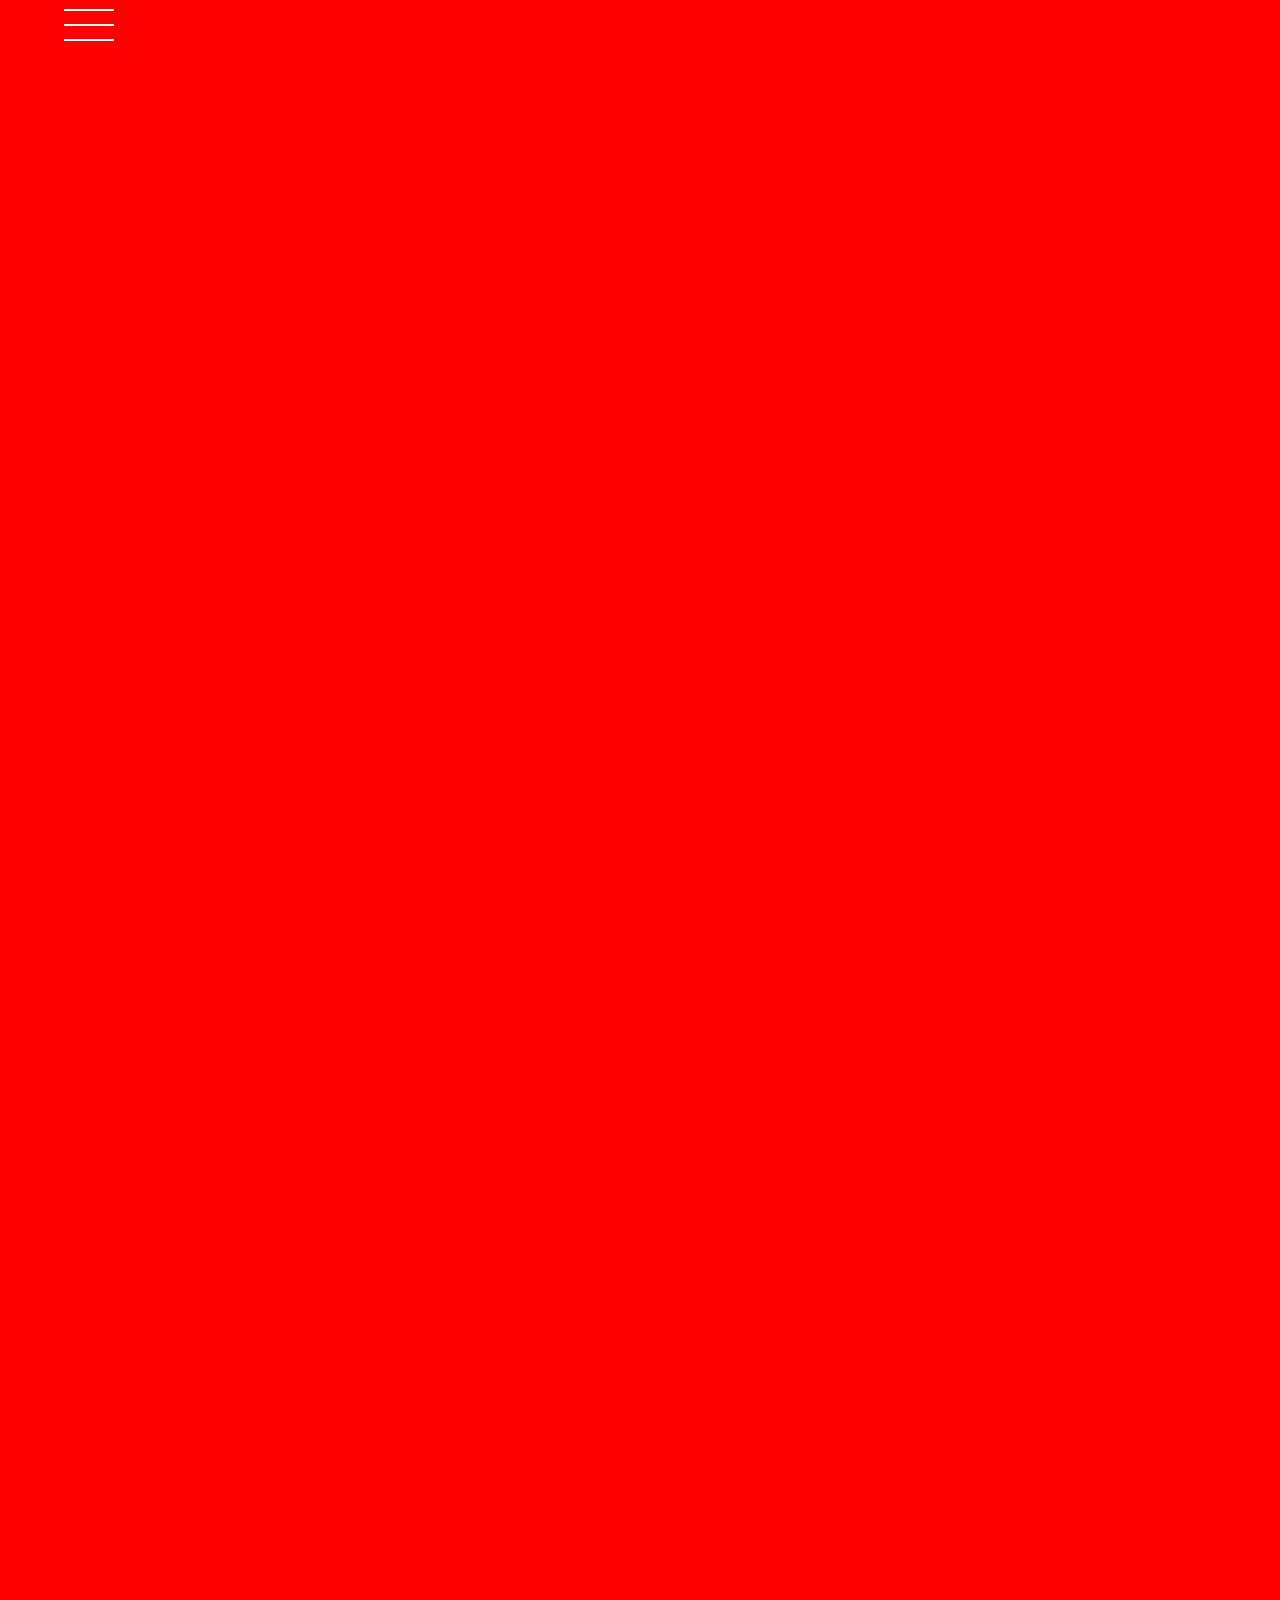
==== lalon-geetee.html @ 1fa94707 "added side nav bar" ====
<!DOCTYPE html>
<html lang="en">
<head>
    
    <meta name="author" content="Saiful Islam">
    <meta charset="UTF-8">
    <meta name="viewport" content="width=device-width, initial-scale=1.0">
<!-- google font -->
    <link rel="preconnect" href="https://fonts.googleapis.com">
    <link rel="preconnect" href="https://fonts.gstatic.com" crossorigin>
    <link href="https://fonts.googleapis.com/css2?family=Caveat:wght@400..700&family=Montserrat:ital,wght@0,100..900;1,100..900&family=Playfair+Display:ital,wght@0,400..900;1,400..900&family=Roboto:ital,wght@0,100..900;1,100..900&display=swap" rel="stylesheet">

    <!-- font awesome -->
    <link rel="stylesheet" href="https://cdnjs.cloudflare.com/ajax/libs/font-awesome/6.5.1/css/all.min.css">

    <link rel="stylesheet" href="Style/style.css">


    <title>Lalon Geetee</title>
</head>
<body style="height: 300vh; background-color: red;">

    <header id="Pageheader" class="PageheaderClass">
        <div class="head_div">
            <div class="side_nav_btn">
                <button class="menu_btn menu_btn_click "><img src="Media/icons/icons8-menu-50.png" alt="Menu"></button>
                <button class="menu_btn "><img src="Media/icons/icons8-cross-50.png" alt="Menu"></button>
            </div>
            <!-- <div class="header-links">
                <ul class="no-style links-ul nav-dark" id="navbar">
                    <li><a href="#home" class="nav active">Home</a></li>
                    <li><a href="#works" class="nav">Works</a></li>
                    <li><a href="#about" class="nav">About</a></li>
                    <li><a href="#skills" class="nav">Skills</a></li> 
                    <li><a href="#resume" class="nav">Resume</a></li>
                    <li><a href="#contact" class="nav">Contact</a></li>
                </ul>
            </div> -->
        </div>
        <div class="side_nav_div">
            <div>
                <div class="side_bar_div">
                    <img class="side_bar_div" src="Media/side-bar-logo.png" alt="">
                </div>
                <nav class="side_nav">
                    <ul class="no-style">
                        <li class="side_li"><a class="side_nav_a" href="index.html">Home</a></li>
                        <li class="side_li"><a class="side_nav_a" href="lalon-geetee.html">Lalon Geetee</a></li>
                        <li class="side_li"><a class="side_nav_a" href="university-projects.html">University Projects</a></li>
                        <li class="side_li"><a class="side_nav_a" href="sketch.html">Sketch</a></li>
                        <li class="side_li"><a class="side_nav_a" href="techpack.html">Techpack</a></li>
                        <li class="side_li"><a class="side_nav_a" href="mood-board.html">Mood Board</a></li>
                        <li class="side_li"><a class="side_nav_a" href="photography.html">Photography</a></li>
                    </ul>
                </nav>
            </div>
         </div>

         <div class="block_right_div">

         </div>

    </header> 

<script src="javaScript/javascript.js" defer></script>   
</body>
</html>
---- Style/style.css ----
/* Style the entire scrollbar */
::-webkit-scrollbar {
  width: 5px; /* Vertical scrollbar width */
  height: 5px; /* Horizontal scrollbar height */
}

/* Style the scrollbar track (background) */
::-webkit-scrollbar-track {
  background: rgba(255, 255, 255, 0); /* Light gray color for the track */
}

/* Style the scrollbar thumb (draggable part) */
::-webkit-scrollbar-thumb {
  background: #cac6c6; /* Dark gray color for the thumb */
  border-radius: 20px; /* Rounded corners for the thumb */
}

/* Style the thumb when hovered */
::-webkit-scrollbar-thumb:hover {
  background: #555; /* Darker thumb color when hovered */
}

/* Optional: Change the scrollbar corner (where horizontal and vertical meet) */
::-webkit-scrollbar-corner {
  background: #f1f1f1; /* Same as track color */
}

html {
scroll-behavior: smooth;
overscroll-behavior: contain;
}
body {
  margin: 0px;
  padding: 0px;
  /* background-color: #1A2227; */
  counter-reset: rgb(0, 0, 0);
  /* font-family: "Roboto", sans-serif; */
  font-family: "Montserrat", sans-serif;
  overflow-x: scroll;
  /* color: #E0E0E0; */
  
  cursor: url('../Media/cursor.png'), auto;  
  /* scroll-behavior: smooth; */

}
p{
  font-family: "Montserrat", sans-serif;
  letter-spacing: 2px;
  line-height: 1.6;
  /* color: #d9d9d9;
   */
   /* color: black; */
   color: #4d4b44;
   text-align: justify;
}
/* a:hover {
  cursor: url('../Media/cursor-link.png'), pointer;
} */
/* cursor design */
/* .cursor-dot{ 
width: 5px;
height: 5px;
background-color: white;
}
.cursor-outlin{
width: 30px;
height: 30px;
border: 2px solid hsla(0, 0%, 100%, 0.5);
}
.cursor-style {
position: fixed;
top: 0;
left: 0;
transform: translate(-50%, -50%);
border-radius: 50%;
z-index: 1;
pointer-events: none;
} */
 /* ````````````````header `````````````````````` */

header {
  position: absolute;
  /* padding: 1rem 0; */
  width: 100%;
  /* color: white; */
  color: black;
  /* font-weight: bold;     */
  z-index: 10;
  /* opacity: 0; */
}
.head_div {
  display: flex;
  justify-content: space-between;
  width: 95%;
  margin: auto;
}
.menu_btn {
  position: absolute;
  left: 4rem;
  top: 0rem;
  opacity: 0;
  pointer-events: none; /* Can't click hidden buttons */
  transition: opacity 0.3s ease;
  border: none;
  background: none;
}
.menu_btn_click {
  opacity: 1 !important;
  pointer-events: auto; /* Can click visible buttons */
  transition: 0.5s;
}
.no-style {list-style: none;margin: 0;padding: 0;margin: 17px 0;}
.links-ul {
  text-align: right;
  width: 100%;
  padding-top: 7px;
  transition: 1s;
}
.fix-ul {
  padding: 0;
  width: 100%;
}
.nav {
  color: white;
}
/* ````````````side nav``````````````` */
.side_bar_div {
  
width: 100%;
  
margin-top: 1rem;
}
.side_bar_div_img {
  
}
.side_nav_div {
  width: 35%;
  background: #ffffff;
  position: absolute;
  top: 3.3rem;
  height: 100vh;
  overflow: hidden;
  white-space: nowrap;
  transform: scaleX(0);
  transform-origin: left;
  transition: 0.3s;
  opacity: 0;
}
.side_nav_div_visible {
  transform: scaleX(1);
  opacity: 1;
}
.side_nav {
  
width: 78%;
  
margin: auto;
  
margin-top: 3rem;
  
margin-left: 8rem;
}
.side_li {

padding-bottom: 3rem;
}
.side_nav_a {
  position: relative;
  background: none;
  border: none;
  font-size: 20px;
  padding: 10px;
  cursor: pointer;
  color: black;
  overflow: hidden;

/* display: inline-block; */
}
.side_nav_a::after {
  content: '';
  position: absolute;
  left: 0;
  bottom: 0;
  width: 0;
  height: 1px;
  background: rgb(0, 0, 0);
  transition: width 0.5s ease;
}
.side_nav_a:hover::after {
  width: 100%;
}
.block_right_div {
  width: 65%;
  height: 100vh;
  position: absolute;
  right: 0px;
  top: 0;
  transform: scaleX(0);
  transform-origin: right;
  opacity: 0;
  transition: 0.3s;
  background-color: #000000;
  opacity: 0.8;
}
.block_right_div_visible {
  transform: scaleX(1);
  opacity: 0.5;
}
/* js */
.black {
  /* color: black; */
  /* text-shadow: 0 0 3px #ffffff; */
}
.fixed {
  background-image: url("../Media/header bg.png");
  background-size: cover; /* Makes it cover the entire area */
  background-position: center; /* Centers the image */
  background-repeat: no-repeat;
  position: fixed;
  background-color: white;
  z-index: 3;
  width: 100%;
  transition: 0.8s;
  opacity: 1;
}


a {
  all: unset; /* Removes all inherited and default styles */
  text-decoration: none; /* Removes underline */
  color: inherit; /* Uses the parentÃƒÆ’Ã‚Â¢ÃƒÂ¢Ã¢â‚¬Å¡Ã‚Â¬ÃƒÂ¢Ã¢â‚¬Å¾Ã‚Â¢s text color */
  cursor: pointer; /* Keeps the clickable behavior */
  /* text-shadow: 0 0 3px black; */
}
.underline {
  text-decoration: underline;
}
button {
  background: none;
  border: none;
  box-shadow: none;
  padding: 0;
  margin: 0;
  font: inherit;
  color: inherit;
  outline: none;
  cursor: pointer;
  appearance: none;
}

/* Clean hover/focus/active states */
button:hover,
button:focus,
button:active {
  background: none;
  border: none;
  box-shadow: none;
  outline: none;
}
button img {
  display: block;
  pointer-events: none; /* ensures the image doesnâ€™t block button clicks */
}

.active {
  color: #0ef;
}

.links-ul > li {
  display: inline;
  padding: 0 1rem;
}

/* end of header */
/* ````````````````````````section Home ```````````````````````````` */

                      /* Video bg*/
#bg-video {
  position: relative;
  top: 0;
  left: 0;
  width: 100%;
  height: 100%;
  object-fit: cover; /* Ensures it covers the screen */
  z-index: -1; /* Sends it behind other content */
  /* opacity: 0.9; */
}
.text-ontop-video{
  position: absolute;
  top: 50%;
  left: 50%;
  transform: translate(-50%, -50%); /* Center text */
  color: white;
  /* font-size: 2rem;
  font-weight: bold; */
  text-align: center;
  z-index: 1; /* Ensures text stays above video */
}
.text-ontop-video > div {
  font-family: "Montserrat", sans-serif;
  font-optical-sizing: auto;
  font-style: normal;
  font-size: 4em;
  font-weight: 400;
}
.cursive_text {
  font-family: 'Caveat', cursive;
  /* margin-bottom: 1.6em; */
  font-size: 2em;
  font-weight: bold;
  letter-spacing: 0.4em;
  color: white;
}
.quote {
font-family: "Playfair Display", serif;
font-size: 2em;
letter-spacing: 4px;
}

                      /* main pages */
/* #home {
  background-image: url('../Media/Home Page.jpg');
  background-size: cover;
  background-position: center;
  position: relative;
} */
section#home {
  height: 100vh;
}
.homePage-main {
  width: 100vw;
  height: 100vh;
  /* background-color: black; */
}

.test {
  height: 100vh;
}   

/* scrolling navigation */
a:hover {
transition: 0.5s;
color: #0ef
}

.logos {position: absolute;bottom: 186px;right: 60px;}
.logos {
font-size: 1.8em;
}
.logos div {
padding: 10px 0;
}

section {
  /* height: 100vh; */
  transition: background-color 0.5s ease, color 0.5s ease;
}

section:nth-child(odd) {
  background-color:#fffaf0;
}



/* ``````````````section Work````````````````````````````````` */
#works {
  /* background-image: url('../Media/work-img.JPG'); 
  background-size: cover; 
  background-position: center;
  background-repeat: no-repeat; */
  /* height: 265vh !important; */
}

.works-content {
  width: 98%;
  margin: auto;
  padding-bottom: 5rem;
}
.dresses_div_Parent {
  /* cursor: url('../Media/icons/zoom\ in.png'), auto; */
  display: flex;
}

/*Model img hover*/
/* I just remove the 2nd img and add zoom to based img Date: 18 april 2025 */
.img-container {
  position: relative;
  width: 100%;
  max-width: 30rem;
  aspect-ratio: 2 / 3;
  overflow: hidden;
  /* align-items: center; */
}

.dress_img {
  width: 100%;
  height: 100%;
  /* object-fit: cover; */
  pointer-events: auto;
  transition: transform 0.3s ease;
  transform-origin: center center;
}

.dress_name {
  position: absolute;
  z-index: 2;
  color: #000000;
  top: 41rem;
  /* text-align: center; */
  align-items: center;
  left: 8rem;
}
.dress_name > div {

/* font-size: 1rem; */

color: #dab86e;

font-weight: 500;

text-shadow: 0 0 3px black;

font-weight: bolder;

text-align: center;
}
.dress_name> p {
  
font-size: 1em;
  
color: #fee7b5;
}

/* megazin preview image */
.magazin > img {
  width: 37rem;
  border: 6px solid #eed793;
  box-shadow: 0 4px 8px #f3dea3;
}



  

.works-texts {
  /* margin-top: 15rem; */
  /* text-align: center; */
  /* width: 60%; */
  margin-left: 2rem;
}

.magazin_section{
  display: flex;
  justify-content: space-around;
  /* width: 90%; */
  /* margin: auto; */
  margin-top: 5rem;
}

.works-content-img.techpack-div {
  display: flex
;
  justify-content: space-around;
}


.slider-wrapper {
  width: 100%;
  max-width: 50%;
  overflow: hidden;
  position: relative;
  border-radius: 10px;
  margin: 0 auto;
  box-shadow: 1px 2px 8px 1px gray;
  /* height: 45rem; */
}

.slider {
  display: flex;
  transition: transform 0.5s ease-in-out;
  will-change: transform;
}

.card {
  flex: 0 0 100%;
  max-width: 100%;
  /* object-fit: cover; */
  height: 35rem;
}


.nav-buttons {
  position: absolute;
  top: 50%;
  width: 100%;
  display: flex;
  justify-content: space-between;
  transform: translateY(-50%);
  pointer-events: none;
}

.nav-buttons button {
  pointer-events: auto;
  /* background: rgba(0, 0, 0, 0.5); */
  border: none;
  color: white;
  /* padding: 10px 20px; */
  font-size: 20px;
  border-radius: 5px;
  cursor: pointer;
  /* all: unset; */
  cursor: pointer;
}



.btn-grad {background-image: linear-gradient(to right, #DD5E89 0%, #F7BB97  51%, #DD5E89  100%)}
.btn-grad {
   margin: 10px;
   padding: 15px 43px;
   text-align: center;
   text-transform: uppercase;
   transition: 0.5s;
   background-size: 200% auto;
   color: white;
   box-shadow: 0 0 20px #eee;
   border-radius: 10px;
   display: block;
   width: 7.3rem;
 }

 .btn-grad:hover {
   background-position: right center; /* change the direction of the change here */
   color: #fff;
   text-decoration: none;
 }



.Magazinea_pdf {
  display: inline-block;
  border: 1px solid #0ef;
  margin: autos;
  align-items: center;
  padding: 1rem;
  margin-bottom: 1.2rem;
  border-radius: 0.2rem;
  background-color: rgb(222 253 255);
}
.Magazinea_pdf:hover {
  background-color: rgb(4, 83, 88);
  transition: ;
}

.techpack-parent {
  display: flex;
  justify-content: space-evenly;
}
.techpack_text {
  width: 45%;
  margin-top: 5rem;
}

.techpack {
  width: 38rem;
}

/* ``````````````````````section About ```````````````````````` */
h1, h2, h3,h4, h5, h6 .head {
  font-family: "Playfair Display", serif;
  padding: 0;
  margin: 0;
}
section .head {
  font-size: 3em;
  text-align: center;
  padding-top: 25px;
  font-family: "Playfair Display", serif;
  margin-bottom: 2rem;
}
#about {

/* padding-top: 4rem; */

/* height: 200vh; */

/* margin: 3rem 0; */

margin-bottom: 6rem;

padding-top: 1rem;
}
.main-content {
  width: 90%;
  margin: auto;
}

.about-content {
  display: flex;
  justify-content: space-between;
  
}

.img-name {
  background-color: #6f66c5;
  padding: 2px 10px;
  border-radius: 40px;
  font-size: 2.5em;
  font-family: 'Caveat', cursive;
  position: relative;
  top: -8rem;
  left: 65rem;
  color: white;
  /* box-shadow: 1px 3px 7px 0px #dabeff; */
}
.profile-img {
  width: 45rem;
  border-radius: 50%;
}
.about-text {
  margin-top: 3rem;
}
.tonima_img {
  width: 25%; height: auto; border-radius: 8px;
}
.dress_tonima {
  display: flex;
  width: 48%;
  justify-content: space-between;
}
.dress_tonima_img {
  
width: 49%;
  
border-radius: 15px;
}
.tonima_img_last {
  grid-column: span 2; width: 50%; height: auto; border-radius: 8px;
}
.dress_info {
  text-align: justify;
  width: 48%;
  margin-top: 5rem;
}
.Sunset_tonima {
  grid-column: span 2;
  width: 124%;
  height: auto;
  border-radius: 8px;
  height: 34rem;
  object-fit: cover;
  object-position: center;
  /* display: block; */
  /* background: black; */
  /* opacity: 0; */
}


/* ``````````````````````section 3``````````````````````````` */
.skills_section {
  background-image: url('../Media/skill\ bg.jpg');
  background-size: cover;      /* Makes the image cover the entire element */
  background-position: center; /* Centers the image */
  background-repeat: no-repeat; /* Prevents repeating the image */
  /* position: static; */
  /* background-attachment: fixed; */
}
.skill-content {
  display: flex;
  justify-content: space-around;
  padding: 7rem 0;
}
.skill div {
  font-size: 36px;
  /* padding-bottom: 5px; */
  /* display: flex; */
  /* margin: 13px; */
  padding: 9px;
  border-radius: 10px;
}
.skill_div {
  /* background-color: rgba(255, 255, 255, 0.2); */
  backdrop-filter: blur(3px);
  -webkit-backdrop-filter: blur(8px);
  box-shadow: 0 3px 27px gray;
  border-radius: 10px;
  padding: 20px;
  margin: 2rem 0;
  color: #c4eaff;
  text-align: center;
  display: flex;
  justify-content: center;
  /* font-weight: bold; */
}
.skill-icon {
  
}

/* ---------------------------section resume 4------------------ */
#resume {
  background: #fffaf0;
}
.experienc {

}
#resume_div {
  width: 70%;
  margin: auto;
  display: flex;
  justify-content: space-between;
  padding: 5rem 0;
}
.experience_info {background: #ffffff;padding: 1.5rem;margin: 2rem;border-radius: 13px;border: 1px solid rgb(201, 201, 201);transition: 0.5s;box-shadow: 0px 0px 0px 0px #fffaf0;}
.experience_info:hover {
  box-shadow: 0px 0px 0px 0px #fffaf0;
  transform: scale(1.01);
  z-index: 3;
}
.company_name{
  
font-size: 1.2em;
}
.company_title img {
  width: 13rem;
}
.resume_download {
  margin-top: 5rem;
}
.office_card {display: none;position: absolute;width: 35rem;box-shadow: 1px 1px 6px 0px gray;left: -251px;}
.current_job {
  text-decoration: underline;
  cursor: url('../Media/cursor-link.png'), pointer;
  color: #0ef;
}



/* `````````````````````Section Contact````````````````````````````` */
#contact{
  background: #faf2ff;
  background: linear-gradient(90deg, rgba(250, 242, 255, 1) 7%, rgba(252, 232, 255, 1) 22%, rgba(255, 214, 228, 1) 41%, rgba(255, 219, 219, 1) 59%, rgba(255, 240, 230, 1) 79%, rgba(255, 230, 230, 1) 100%);
  height: 60vh;
}
.contact_div {
  display: flex;
  justify-content: space-between;
  width: 97%;
  /* background-color: #ffe3ac; */
  /* margin: auto; */
  /* border-radius: 0 0 2rem 2rem; */
}
.contact_img{
 width: 50%;
}
.contact_img img{
  width: 31rem;
  /* height: 100%; */
  position: relative;
  left: 13rem;
  /* border: 2rem solid #fee7b5; */
  top: 37px;
  border-radius: 15px;
}

form {
  font-family: sans-serif;
  /* background-color: #f1ede7; */
  /* padding: 20px; */
  width: 300px;
  /* border-top: 2px solid; */
  /* border-left: 2px solid; */
  /* padding: 1.5rem; */
}

label {
  display: block;
  margin: 20px 0 5px;
  font-weight: 500;
}

input[type="text"],
input[type="email"],
textarea {
  width: 100%;
  border: none;
  border-bottom: 1px solid #000;
  padding: 8px 0;
  background: transparent;
  font-size: 16px;
  outline: none;
  margin: 13px 0px;
}

.submit_btn {
  margin-top: 33px;
  padding: 13px 68px;
  border: none;
  background-color: #162039;
  color: #fff;
  cursor: pointer;
  border-radius: 25px;
}
.submit_btn:hover {
  background: #2b2b2b;
  border: none;
  box-shadow: none;
  outline: none;
}

.contact_left {
  
display: flex;
  
/* padding-left: 25rem; */
  
/* border-left: 2px solid; */
  
padding: 2.5rem;
  
border-top: 1.5px solid;
}

.contact_form {
  width: 50%;
  margin-top: 3rem;
}
.contact_head {
  font-size: 4em;
  font-family: 'Montserrat';
}
.contact_info {
  margin-left: 11rem;
}

.email {
  margin-bottom: 4rem;
}
.contact_info_head {
  font-size: 2em;
  margin-bottom: 4px;
}

.social_links {
  margin-top: 2rem;
}
.social_links a {
  
margin-right: 1rem;
  
/* font-size: 0; */
}
.social_links a img {
  
width: 1.5rem;
}


/* `````````````````````footer``````````````````````` */
footer {
  background: #faf2ff;
  background: linear-gradient(90deg, rgba(250, 242, 255, 1) 7%, rgba(252, 232, 255, 1) 22%, rgba(255, 214, 228, 1) 41%, rgba(255, 219, 219, 1) 59%, rgba(255, 240, 230, 1) 79%, rgba(255, 230, 230, 1) 100%);
}
.footer_div {
  
background: #162039;
  
width: 92%;
  
height: 1rem;
  
margin: auto;
  
border-radius: 1.5rem 1.4rem 0rem 0rem;
  
text-align: center;
  
color: white;
  
padding: 10px 15px 10px 15px;
  
display: flex;
  
justify-content: space-between;
  
font-size: 12px;
}
.rights_div {

}
.credits_div {
  
}
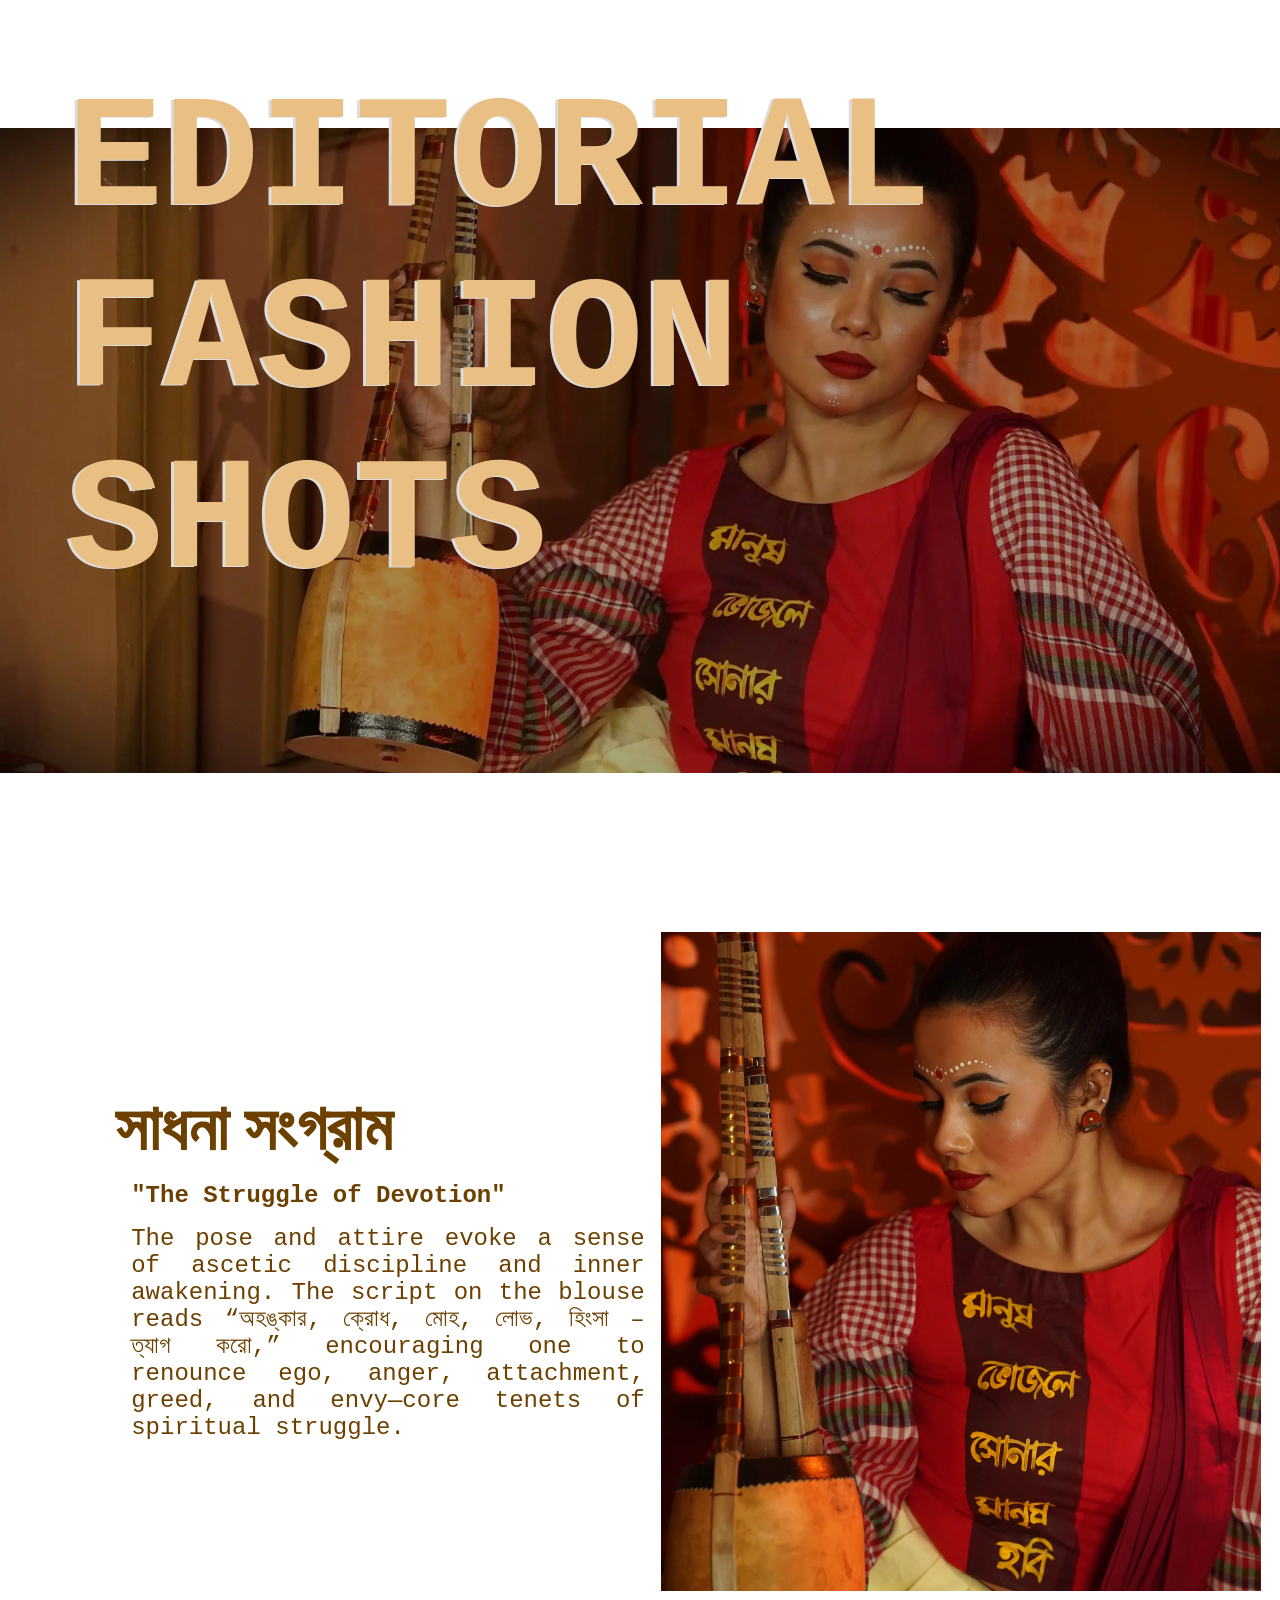
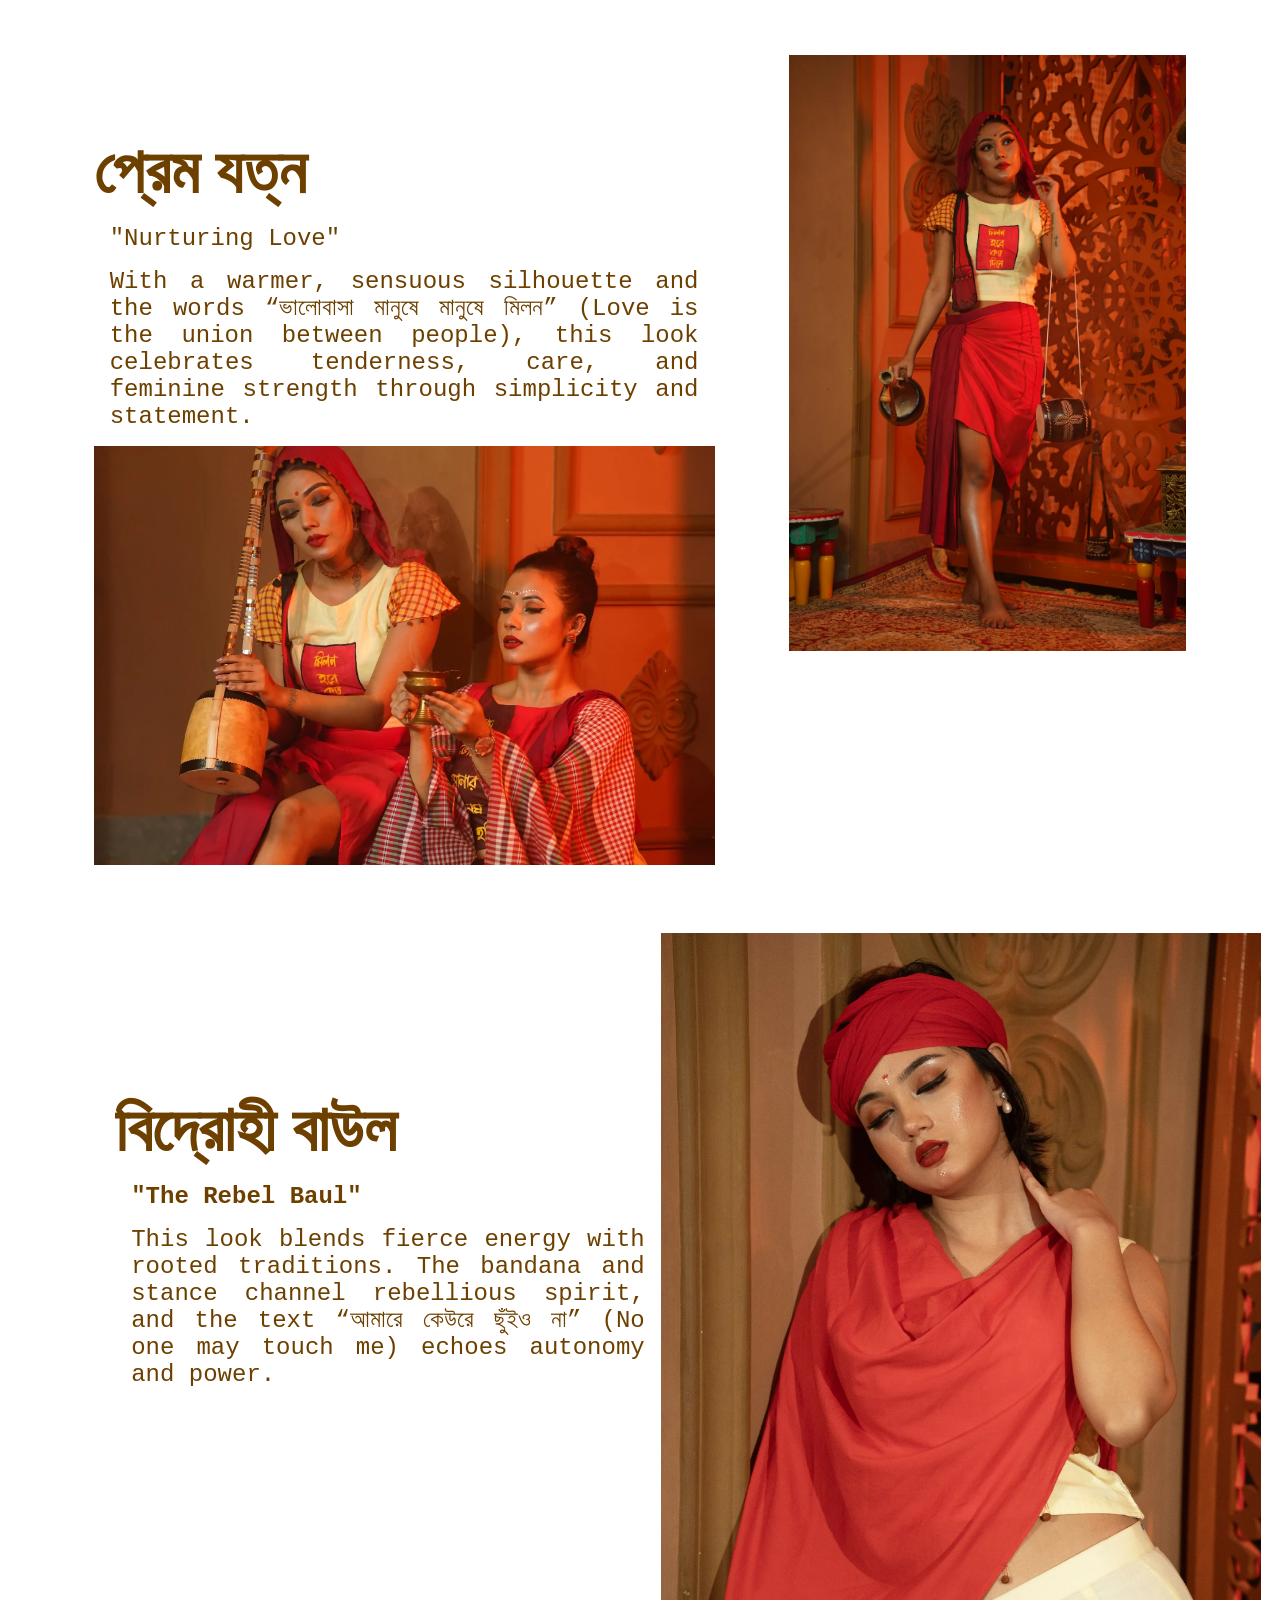
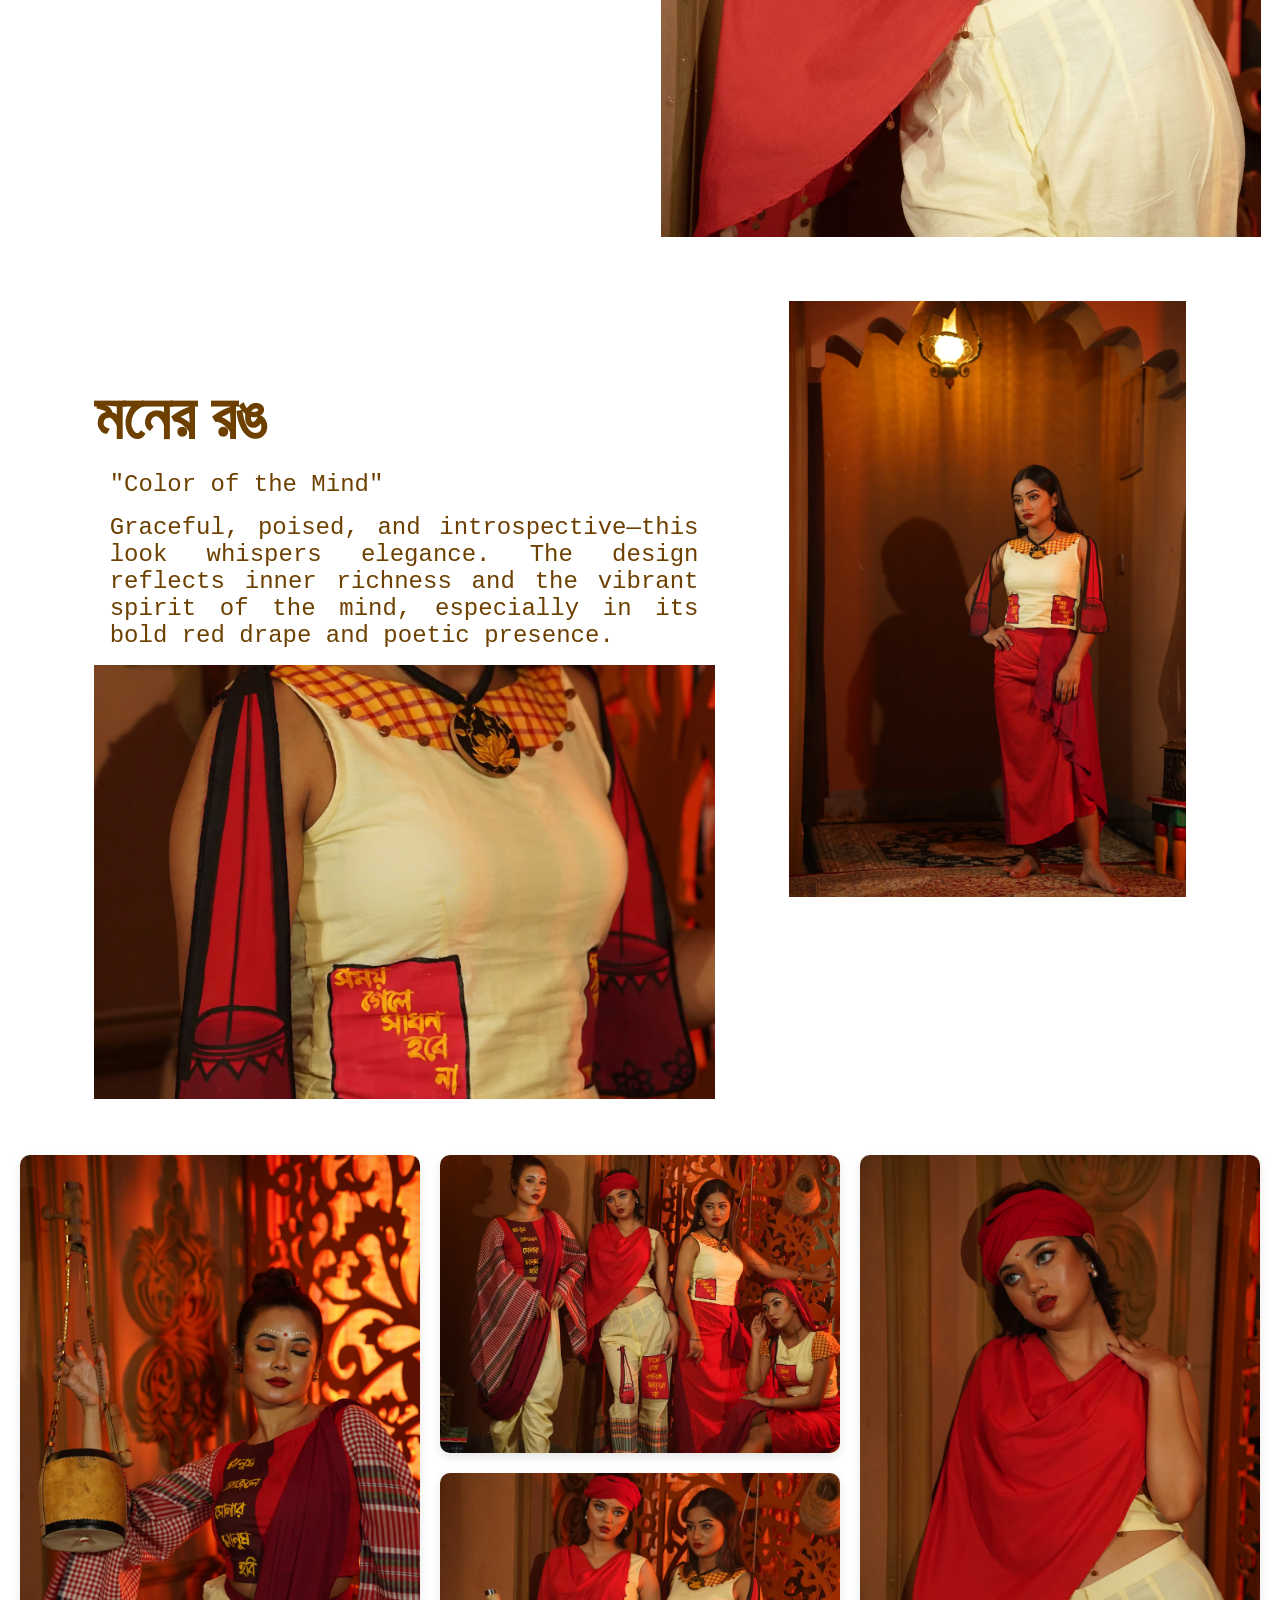
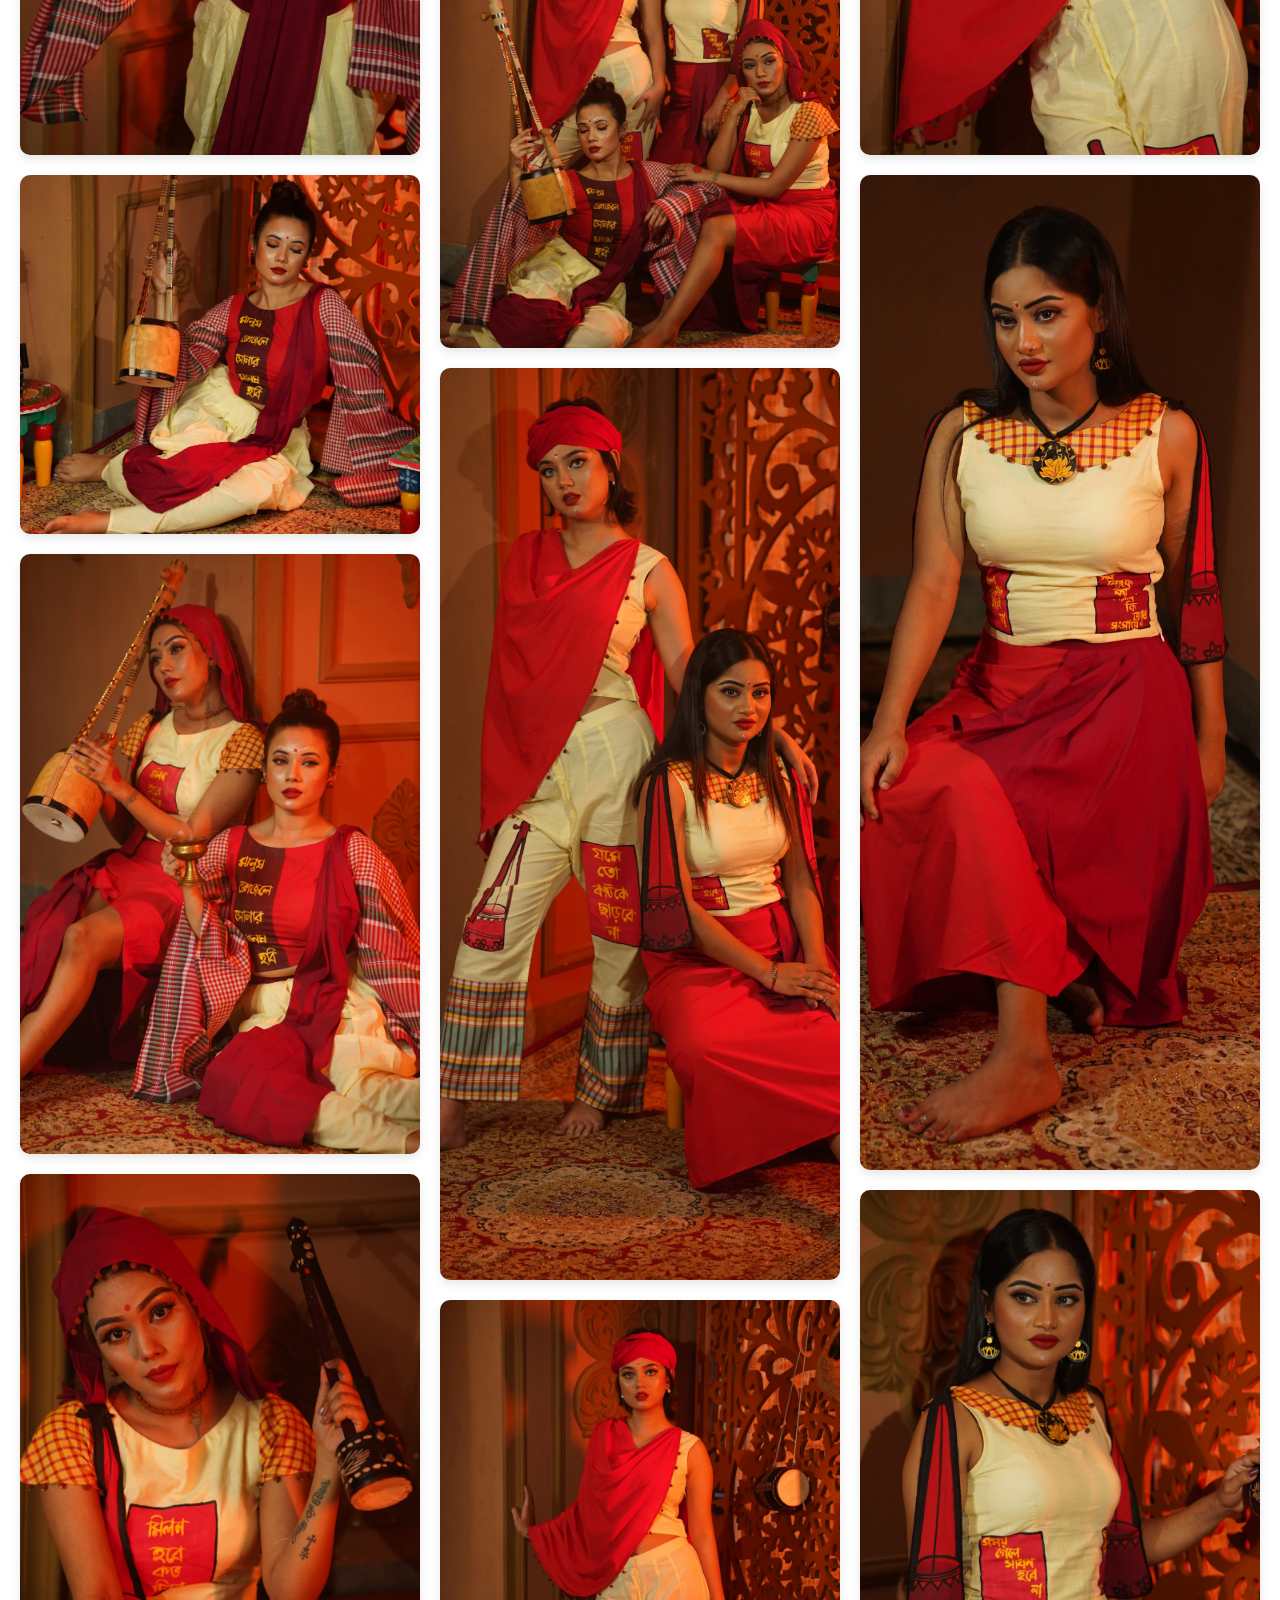
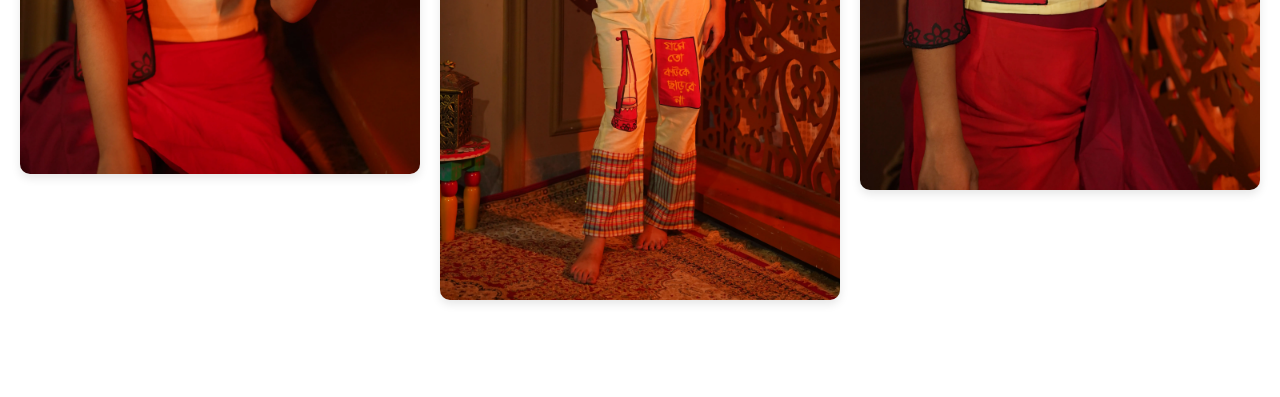
==== commit 0d34eff4: "lalon page added" ====
--- a/lalon-geetee.html
+++ b/lalon-geetee.html
@@ -13,29 +13,31 @@
     <!-- font awesome -->
     <link rel="stylesheet" href="https://cdnjs.cloudflare.com/ajax/libs/font-awesome/6.5.1/css/all.min.css">
 
-    <link rel="stylesheet" href="Style/style.css">
+    <!-- <link rel="stylesheet" href="Style/style.css"> -->
+    <link rel="stylesheet" href="Style/header.css">
+    <link rel="stylesheet" href="Style/lalon.css">
 
 
     <title>Lalon Geetee</title>
 </head>
-<body style="height: 300vh; background-color: red;">
-
-    <header id="Pageheader" class="PageheaderClass">
+<body class="lalon_body">
+
+    <header id="Pageheader" class="PageheaderClass" style="position: fixed;">
         <div class="head_div">
             <div class="side_nav_btn">
                 <button class="menu_btn menu_btn_click "><img src="Media/icons/icons8-menu-50.png" alt="Menu"></button>
                 <button class="menu_btn "><img src="Media/icons/icons8-cross-50.png" alt="Menu"></button>
             </div>
-            <!-- <div class="header-links">
+            <div class="header-links">
                 <ul class="no-style links-ul nav-dark" id="navbar">
-                    <li><a href="#home" class="nav active">Home</a></li>
+                    <!-- <li><a href="#home" class="nav active">Home</a></li>
                     <li><a href="#works" class="nav">Works</a></li>
                     <li><a href="#about" class="nav">About</a></li>
                     <li><a href="#skills" class="nav">Skills</a></li> 
                     <li><a href="#resume" class="nav">Resume</a></li>
-                    <li><a href="#contact" class="nav">Contact</a></li>
+                    <li><a href="#contact" class="nav">Contact</a></li> -->
                 </ul>
-            </div> -->
+            </div>
         </div>
         <div class="side_nav_div">
             <div>
@@ -54,6 +56,7 @@
                     </ul>
                 </nav>
             </div>
+            <div class="scroll-indicator side_bar_Scroll_indicator"></div>
          </div>
 
          <div class="block_right_div">
@@ -62,6 +65,142 @@
 
     </header> 
 
-<script src="javaScript/javascript.js" defer></script>   
+    <!-- section 1 -->
+     <section class="lalon_section_1">
+        <div class="lalon_section1_content">
+            <h1 class="head1 section1_head1">
+                Editorial Fashion
+            </h1>
+            <h1 class="head1 section1_head1">
+                Shots
+            </h1>
+        </div>
+     </section>
+
+<!-- section 2 -->
+     <section class="lalon_section_2">
+        <div class="lalao_main_content">
+            <div class="lalon_left s2_left">
+                <h2>সাধনা সংগ্রাম</h2>
+                <p>
+                    <strong>"The Struggle of Devotion"</strong>
+                </p>
+                <p>
+                    The pose and attire evoke a sense of ascetic discipline and inner awakening. The script on the blouse reads “অহঙ্কার, ক্রোধ, মোহ, লোভ, হিংসা – ত্যাগ করো,” encouraging one to renounce ego, anger, attachment, greed, and envy—core tenets of spiritual struggle.
+                </p>
+            </div>
+
+            <div class="lalaon_right s2_right">
+                <div class="img_div_lalon">
+                    <img src="Media/Lalon/lalon2.webp" alt="">
+                </div>
+            </div>
+        </div>
+     </section>
+
+<!-- section 3 -->
+     <section class="lalon_section_3">
+        <div class="lalao_main_content s3_main_content">
+            <div class="lalon_left s3_left">
+                <h2>প্রেম যত্ন</h2>
+                <p>"Nurturing Love"</p>
+                <p>
+                    With a warmer, sensuous silhouette and the words “ভালোবাসা মানুষে মানুষে মিলন” (Love is the union between people), this look celebrates tenderness, care, and feminine strength through simplicity and statement.
+                </p>
+                <div class="img_div_lalon">
+                    <img src="Media/Lalon/lalon3.webp" alt="">
+                </div>
+            </div>
+
+            <div class="lalaon_right s3_right">
+                <div class="img_div_lalon">
+                    <img src="Media/Lalon/lalon4.webp" alt="">
+                </div>
+            </div>
+        </div>
+     </section>
+
+<!-- section 4 -->
+     <section class="lalon_section_2 lalon_section_2">
+        <div class="lalao_main_content">
+            <div class="lalon_left s2_left s4_left">
+                <h2>বিদ্রোহী বাউল</h2>
+                <p>
+                    <strong>"The Rebel Baul"</strong>
+                </p>
+                <p>
+                    This look blends fierce energy with rooted traditions. The bandana and stance channel rebellious spirit, and the text “আমারে কেউরে ছুঁইও না” (No one may touch me) echoes autonomy and power.
+                </p>
+            </div>
+
+            <div class="lalaon_right s2_right s4_right">
+                <div class="img_div_lalon">
+                    <img src="Media/Lalon/lalon5.webp" alt="">
+                </div>
+            </div>
+        </div>
+     </section>
+
+<!-- section 5 -->
+<section class="lalon_section_3 lalon_section_5">
+    <div class="lalao_main_content s3_main_content s5_main_content">
+        <div class="lalon_left s3_left s5_left">
+            <h2>মনের রঙ</h2>
+            <p>"Color of the Mind"</p>
+            <p>
+                Graceful, poised, and introspective—this look whispers elegance. The design reflects inner richness and the vibrant spirit of the mind, especially in its bold red drape and poetic presence.
+            </p>
+            <div class="img_div_lalon">
+                <img src="Media/Lalon/lalon7.webp" alt="">
+            </div>
+        </div>
+
+        <div class="lalaon_right s3_right s5_right">
+            <div class="img_div_lalon">
+                <img src="Media/Lalon/lalon6.webp" alt="">
+            </div>
+        </div>
+    </div>
+ </section>
+
+<!-- section 6 -->
+    <section class="lalon_section_6">
+       
+        <div class="masonry-grid">
+            <img src="Media/Lalon/grid/1 (1)-min.webp" alt="">
+            <img src="Media/Lalon/grid/1 (2)-min.webp" alt="">
+            <img src="Media/Lalon/grid/1 (3)-min.webp" alt="">
+            <img src="Media/Lalon/grid/1 (4)-min.webp" alt="">
+            <img src="Media/Lalon/grid/1 (5)-min.webp" alt="">
+            <img src="Media/Lalon/grid/1 (6)-min.webp" alt="">
+            <img src="Media/Lalon/grid/1 (7)-min.webp" alt="">
+            <img src="Media/Lalon/grid/1 (8)-min.webp" alt="">
+            <img src="Media/Lalon/grid/1 (9)-min.webp" alt="">
+            <img src="Media/Lalon/grid/1 (10)-min.webp" alt="">
+            <img src="Media/Lalon/grid/1 (11)-min.webp" alt="">
+          </div>
+
+    </section>
+
+<!-- section 7 -->
+     <section class="lalon_section_7">
+        <div class="lalao_main_content">
+            <div class="lalon_left">
+
+            </div>
+            <div class="lalaon_right">
+
+            </div>
+        </div>
+     </section>
+
+
+<script src="javaScript/javascript.js" defer></script> 
+<script>
+    window.onload = function () {
+  // Your code here
+  let 
+};
+</script>  
 </body>
 </html>
--- a/Style/style.css
+++ b/Style/style.css
@@ -1,18 +1,18 @@
 /* Style the entire scrollbar */
 ::-webkit-scrollbar {
-  width: 5px; /* Vertical scrollbar width */
-  height: 5px; /* Horizontal scrollbar height */
+  width: 4px; /* Vertical scrollbar width */
+  height: 4px; /* Horizontal scrollbar height */
 }
 
 /* Style the scrollbar track (background) */
 ::-webkit-scrollbar-track {
-  background: rgba(255, 255, 255, 0); /* Light gray color for the track */
+  background: rgba(255, 211, 117, 0);
 }
 
 /* Style the scrollbar thumb (draggable part) */
 ::-webkit-scrollbar-thumb {
-  background: #cac6c6; /* Dark gray color for the thumb */
-  border-radius: 20px; /* Rounded corners for the thumb */
+  background: #b8b8b8; /* Dark gray color for the thumb */
+  border-radius:10%; /* Rounded corners for the thumb */
 }
 
 /* Style the thumb when hovered */
@@ -22,7 +22,7 @@
 
 /* Optional: Change the scrollbar corner (where horizontal and vertical meet) */
 ::-webkit-scrollbar-corner {
-  background: #f1f1f1; /* Same as track color */
+  background: #ffffff00; /* Same as track color */
 }
 
 html {
@@ -128,7 +128,7 @@
   
 width: 100%;
   
-margin-top: 1rem;
+/* margin-top: 1rem; */
 }
 .side_bar_div_img {
   
@@ -139,7 +139,7 @@
   position: absolute;
   top: 3.3rem;
   height: 100vh;
-  overflow: hidden;
+  overflow: scroll;
   white-space: nowrap;
   transform: scaleX(0);
   transform-origin: left;
@@ -158,7 +158,9 @@
   
 margin-top: 3rem;
   
-margin-left: 8rem;
+margin: 4rem 0 4rem 6rem;
+  
+overflow: auto;
 }
 .side_li {
 
@@ -211,6 +213,9 @@
   /* color: black; */
   /* text-shadow: 0 0 3px #ffffff; */
 }
+.side_bar_Scroll_indicator {
+  bottom: 300px !important;
+}
 .fixed {
   background-image: url("../Media/header bg.png");
   background-size: cover; /* Makes it cover the entire area */
@@ -343,7 +348,7 @@
 color: #0ef
 }
 
-.logos {position: absolute;bottom: 186px;right: 60px;}
+.logos {position: absolute;bottom: 186px;left: 60px;}
 .logos {
 font-size: 1.8em;
 }
@@ -359,8 +364,6 @@
 section:nth-child(odd) {
   background-color:#fffaf0;
 }
-
-
 
 /* ``````````````section Work````````````````````````````````` */
 #works {
--- a/Style/header.css
+++ b/Style/header.css
@@ -0,0 +1,245 @@
+header {
+    position: absolute;
+    /* padding: 1rem 0; */
+    width: 100%;
+    /* color: white; */
+    color: black;
+    /* font-weight: bold;     */
+    z-index: 10;
+    /* opacity: 0; */
+  }
+  .head_div {
+    display: flex;
+    justify-content: space-between;
+    width: 95%;
+    margin: auto;
+  }
+  .menu_btn {
+    position: absolute;
+    left: 4rem;
+    top: 0rem;
+    opacity: 0;
+    pointer-events: none; /* Can't click hidden buttons */
+    transition: opacity 0.3s ease;
+    border: none;
+    background: none;
+  }
+  .menu_btn_click {
+    opacity: 1 !important;
+    pointer-events: auto; /* Can click visible buttons */
+    transition: 0.5s;
+  }
+  .no-style {list-style: none;margin: 0;padding: 0;margin: 17px 0;}
+  .links-ul {
+    text-align: right;
+    width: 100%;
+    padding-top: 7px;
+    transition: 1s;
+  }
+  .fix-ul {
+    padding: 0;
+    width: 100%;
+  }
+  .nav {
+    color: white;
+  }
+  /* ````````````side nav``````````````` */
+  .side_bar_div {
+    
+  width: 100%;
+    
+  /* margin-top: 1rem; */
+  }
+  .side_bar_div_img {
+    
+  }
+  .side_nav_div {
+    width: 35%;
+    background: #ffffff;
+    position: absolute;
+    top: 3.3rem;
+    height: 100vh;
+    overflow: scroll;
+    white-space: nowrap;
+    transform: scaleX(0);
+    transform-origin: left;
+    transition: 0.3s;
+    opacity: 0;
+  }
+  .side_nav_div_visible {
+    transform: scaleX(1);
+    opacity: 1;
+  }
+  .side_nav {
+    
+  width: 78%;
+    
+  margin: auto;
+    
+  margin-top: 3rem;
+    
+  margin: 4rem 0 4rem 6rem;
+    
+  overflow: auto;
+  }
+  .side_li {
+  
+  padding-bottom: 3rem;
+  }
+  .side_nav_a {
+    position: relative;
+    background: none;
+    border: none;
+    font-size: 20px;
+    padding: 10px;
+    cursor: pointer;
+    color: black;
+    overflow: hidden;
+  
+  /* display: inline-block; */
+  }
+  .side_nav_a::after {
+    content: '';
+    position: absolute;
+    left: 0;
+    bottom: 0;
+    width: 0;
+    height: 1px;
+    background: rgb(0, 0, 0);
+    transition: width 0.5s ease;
+  }
+  .side_nav_a:hover::after {
+    width: 100%;
+  }
+  .block_right_div {
+    width: 100%;
+    height: 100vh;
+    position: absolute;
+    right: 0px;
+    top: 0;
+    transform: scaleX(0);
+    transform-origin: right;
+    opacity: 0;
+    transition: 0.3s;
+    background-color: #000000;
+    opacity: 0.8;
+    z-index: -1;
+  }
+  .block_right_div_visible {
+    transform: scaleX(1);
+    opacity: 0.5;
+  }
+  /* js */
+  .black {
+    /* color: black; */
+    /* text-shadow: 0 0 3px #ffffff; */
+  }
+  .side_bar_Scroll_indicator {
+    bottom: 300px !important;
+  }
+  .fixed {
+    background-image: url("../Media/header bg.png");
+    background-size: cover; /* Makes it cover the entire area */
+    background-position: center; /* Centers the image */
+    background-repeat: no-repeat;
+    position: fixed;
+    background-color: white;
+    z-index: 3;
+    width: 100%;
+    transition: 0.8s;
+    opacity: 1;
+  }
+  
+  
+  a {
+    all: unset; /* Removes all inherited and default styles */
+    text-decoration: none; /* Removes underline */
+    color: inherit; /* Uses the parentÃƒÆ’Ã‚Â¢ÃƒÂ¢Ã¢â‚¬Å¡Ã‚Â¬ÃƒÂ¢Ã¢â‚¬Å¾Ã‚Â¢s text color */
+    cursor: pointer; /* Keeps the clickable behavior */
+    /* text-shadow: 0 0 3px black; */
+  }
+  .underline {
+    text-decoration: underline;
+  }
+  button {
+    background: none;
+    border: none;
+    box-shadow: none;
+    padding: 0;
+    margin: 0;
+    font: inherit;
+    color: inherit;
+    outline: none;
+    cursor: pointer;
+    appearance: none;
+  }
+  
+  /* Clean hover/focus/active states */
+  button:hover,
+  button:focus,
+  button:active {
+    background: none;
+    border: none;
+    box-shadow: none;
+    outline: none;
+  }
+  button img {
+    display: block;
+    pointer-events: none; /* ensures the image doesnâ€™t block button clicks */
+  }
+  
+  .active {
+    color: #0ef;
+  }
+  
+  .links-ul > li {
+    display: inline;
+    padding: 0 1rem;
+  }
+
+  
+
+.scroll-indicator {
+    position: absolute;
+    bottom: 30px;
+    left: 50%;
+    transform: translateX(-50%);
+    font-size: 16px;
+    color: #ffffff;
+    text-align: center;
+    animation: bounceText 2s infinite;
+  }
+  
+  .scroll-indicator::after {
+    content: "";
+    display: block;
+    width: 8px;
+    height: 8px;
+    margin: 8px auto 0;
+    border-bottom: 2px solid #ffffff;
+    border-right: 2px solid #ffffff;
+    transform: rotate(45deg);
+    animation: bounceArrow 1.5s infinite;
+  }
+  
+  @keyframes bounceArrow {
+    0%, 20%, 50%, 80%, 100% {
+      transform: rotate(45deg) translateY(0);
+    }
+    40% {
+      transform: rotate(45deg) translateY(6px);
+    }
+    60% {
+      transform: rotate(45deg) translateY(4px);
+    }
+  }
+  
+  @keyframes bounceText {
+    0%, 100% {
+      transform: translate(-50%, 0);
+    }
+    50% {
+      transform: translate(-50%, 5px);
+    }
+  }
+  
--- a/Style/lalon.css
+++ b/Style/lalon.css
@@ -0,0 +1,259 @@
+/* Style the entire scrollbar */
+::-webkit-scrollbar {
+  width: 4px; /* Vertical scrollbar width */
+  height: 4px; /* Horizontal scrollbar height */
+}
+
+/* Style the scrollbar track (background) */
+::-webkit-scrollbar-track {
+  background: rgba(255, 211, 117, 0);
+}
+
+/* Style the scrollbar thumb (draggable part) */
+::-webkit-scrollbar-thumb {
+  background: #b8b8b8; /* Dark gray color for the thumb */
+  border-radius:10%; /* Rounded corners for the thumb */
+}
+
+html {
+  scroll-behavior: smooth;
+  overscroll-behavior: contain;
+  }
+.PageheaderClass {
+  
+height: 3rem;
+}
+h1, h2, h3, p {
+  margin: 0;
+  padding: 0;
+}
+hr {
+  border: none;
+  height: 1px;
+  background-color: #ccc;
+  /* margin: 20px 0; */
+}
+
+.lalon_body {
+  margin: 0;
+  padding: 0;
+  overflow-x: hidden;
+  cursor: url('../Media/cursor.png'), auto;
+  /* background: #ffe6cb; */
+  /* background: linear-gradient(90deg, rgba(250, 242, 255, 1) 7%, rgba(252, 232, 255, 1) 22%, rgba(255, 214, 228, 1) 41%, rgba(255, 219, 219, 1) 59%, rgba(255, 240, 230, 1) 79%, rgba(255, 230, 230, 1) 100%); */
+}
+.menu_btn {
+  position: fixed;
+}
+/* ```````section 1``````````````` */
+.head1 {
+  /* position: absolute !important; */
+  margin: 0;
+  padding: 0;
+  font-size: 10rem;
+  font-family: monospace;
+  text-transform: uppercase;
+  text-align: left;
+}
+.lalon_section_1 {
+  width: 100vw;
+  height: 100vh;
+  background-image: url('../Media/Lalon/lalon1.webp');
+  background-size: cover;
+  background-position: center;
+  background-repeat: no-repeat;
+  position: relative;
+  animation: zoomIn 5s ease-in-out forwards;
+}
+@keyframes zoomIn {
+  from {
+    background-size: 150%;
+  }
+  to {
+    background-size: 110%;
+  }
+}
+
+.lalon_section1_content {
+  position: absolute;
+  top: 38%;
+  left: 39%;
+  transform: translate(-50%, -50%);
+  color: #e9bf83;
+  text-align: center;
+  z-index: 1;
+  text-shadow: -3px 1px 0px gainsboro;
+}
+
+section {
+  /* height: 70vh; */
+}
+section:nth-child(odd) {
+  /* background-color: #fffaf3; */
+}
+
+/* `````````````````````section 2```````````````````````` */
+.lalao_main_content {
+
+display: flex;
+
+justify-content: space-between;
+
+width: 97%;
+
+margin: auto;
+
+/* margin-top: 2rem; */
+
+margin-bottom: 2rem;
+
+color: #6d4000;
+
+padding-top: 2rem;
+}
+.lalon_left {
+
+width: 50%;
+
+text-align: justify;
+}
+.lalaon_right {
+
+width: 55%;
+
+/* display: flex; */
+
+justify-content: right;
+}
+.img_div_lalon {
+  
+max-width: 44rem;
+  
+/* display: flex; */
+  
+/* justify-content: right; */
+}
+img {
+  width: 100%;
+  height: 100%;
+}
+.s2_left {
+
+margin-top: 10rem;
+
+margin-left: 6rem;
+
+/* text-align: justify; */
+}
+.s2_right {
+  
+display: flex;
+}
+.s2_right img {
+  
+/* max-width: 50rem; */
+}
+.lalon_left h2, .lalaon_right h2 {
+
+font-size: 4rem;
+}
+.lalon_left p, .lalaon_right p {
+
+font-family: monospace;
+
+margin: 1rem;
+
+font-size: 1.5rem;
+}
+
+/* ``````````````````section 3````````````` */
+.s3_left {
+
+margin-top: 5rem;
+}
+.s3_right {
+  
+width: 32%;
+}
+.s3_left .img_div_lalon {
+
+max-width: 53.5rem;
+}
+.s3_right .img_div_lalon {
+
+}
+.s3_main_content {
+  
+justify-content: space-evenly;
+}
+
+/* `````````````section 4`````````````````` */
+.s4_left {
+
+}
+.s4_right {
+  
+}
+/* `````````section 5``````````````` */
+.s5_main_content {
+
+}
+.s5_left {
+
+}
+.s5_right {
+
+}
+
+/* `````````````section 6```````````````` */
+/* .lalon_section_6 {
+  width: 100vw;
+  height: 1vh;
+  background-image: url('../Media/Lalon/section\ 6\ bg.png');
+  background-size: cover;
+  background-position: center;
+  background-repeat: no-repeat;
+  position: relative;
+
+} */
+.lalon_section_6 {
+  /* display: flex;
+  width: 96%;
+  justify-content: space-evenly; */
+}
+.lalon_section_6 > img {
+  /* width: 20rem; */
+}
+
+.masonry-grid {
+  column-count: 3;
+  column-gap: 20px;
+  padding: 20px;
+}
+
+.masonry-grid img {
+  width: 100%;
+  margin-bottom: 20px;
+  display: block;
+  border-radius: 10px;
+  break-inside: avoid; /* important to prevent image break across columns */
+  box-shadow: 0 4px 10px rgba(0, 0, 0, 0.1);
+  transition: transform 0.3s ease;
+}
+
+.masonry-grid img:hover {
+  transform: scale(1.03);
+  cursor: pointer;
+}
+
+/* Responsive adjustments */
+@media (max-width: 768px) {
+  .masonry-grid {
+    column-count: 2;
+  }
+}
+@media (max-width: 480px) {
+  .masonry-grid {
+    column-count: 1;
+  }
+}
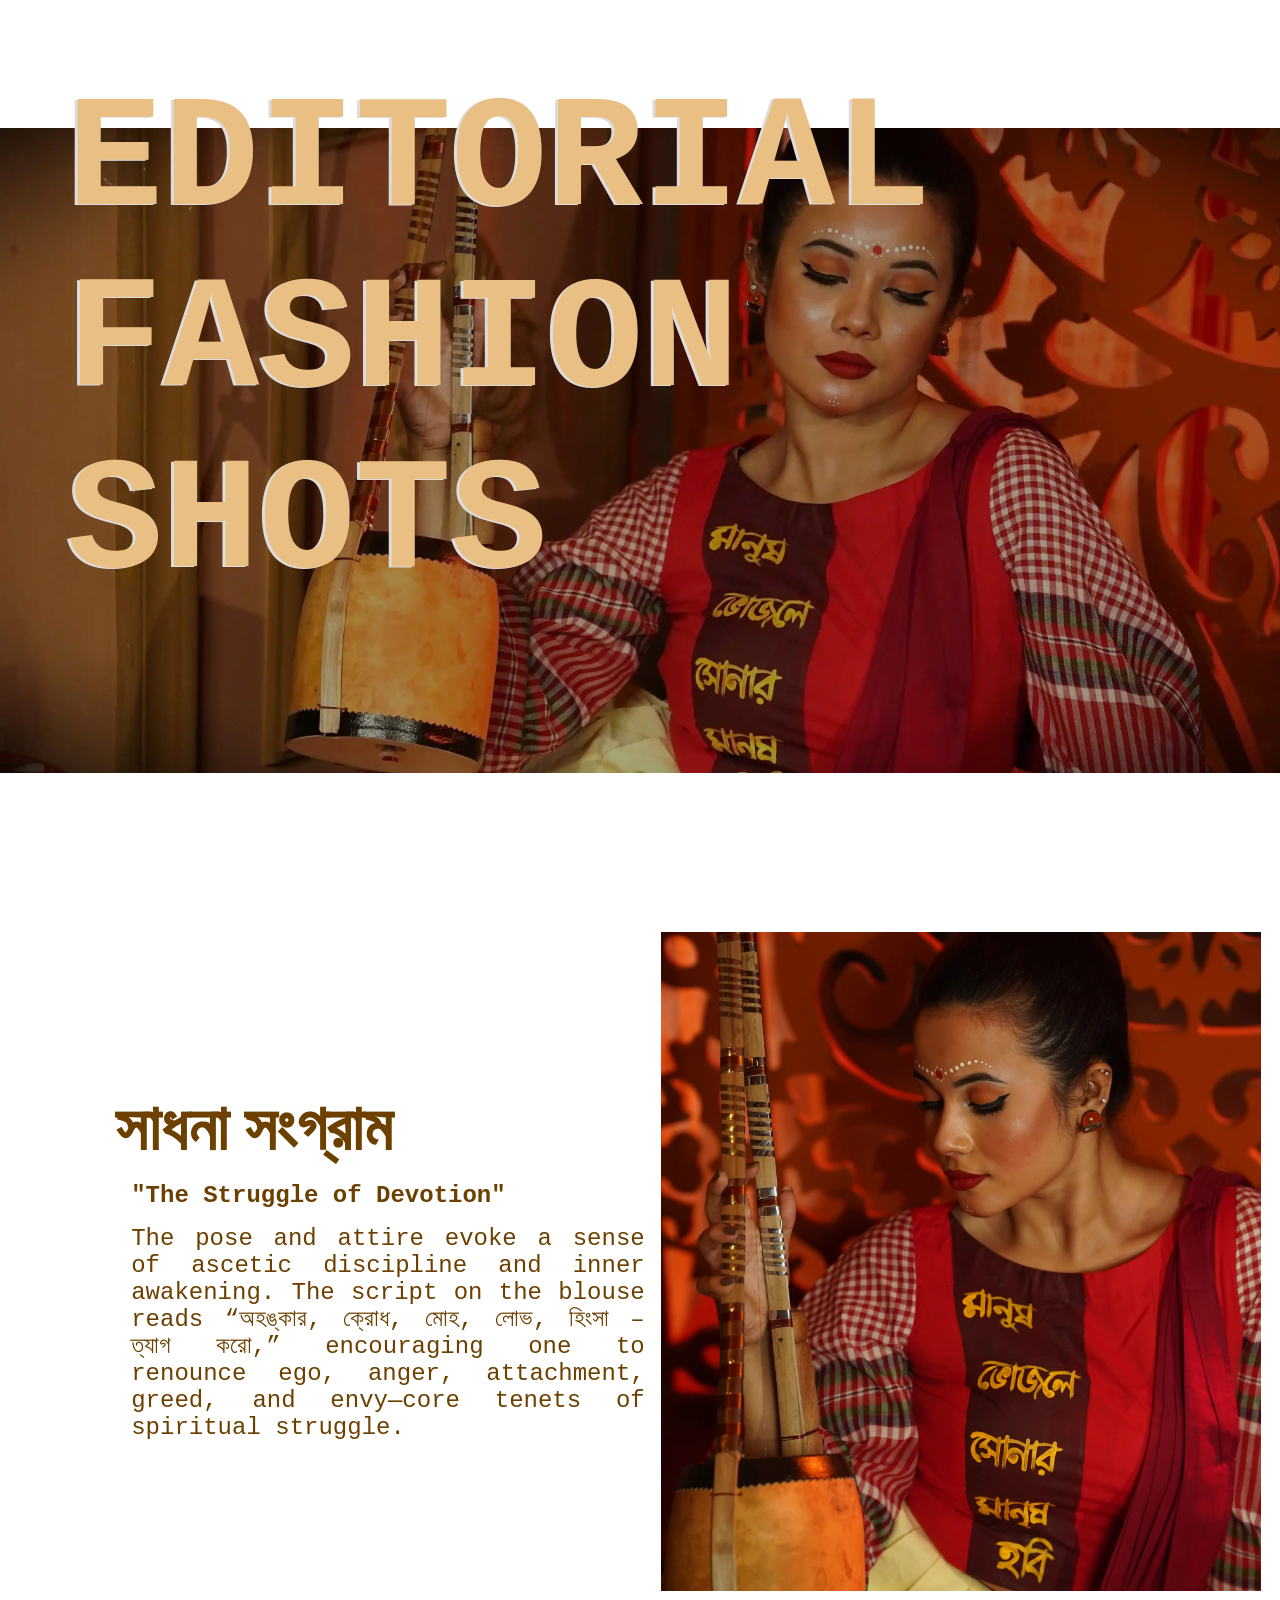
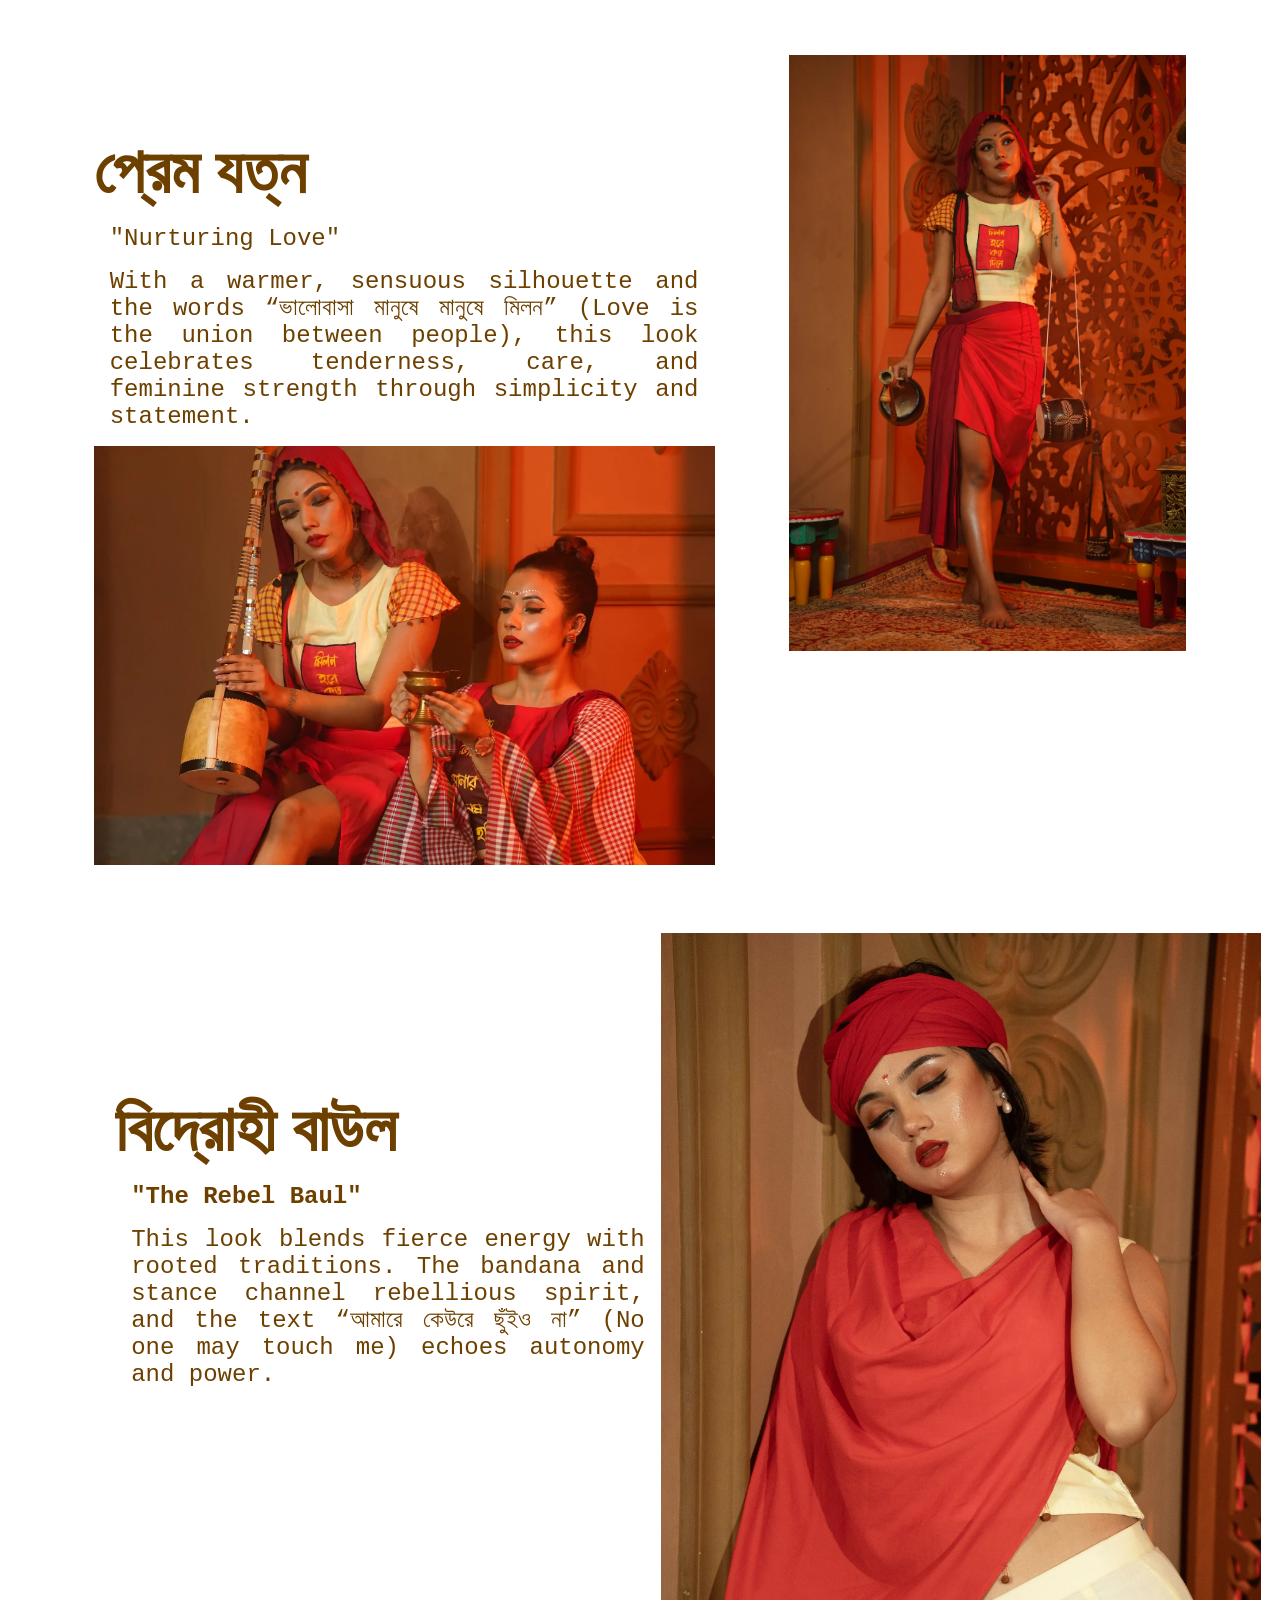
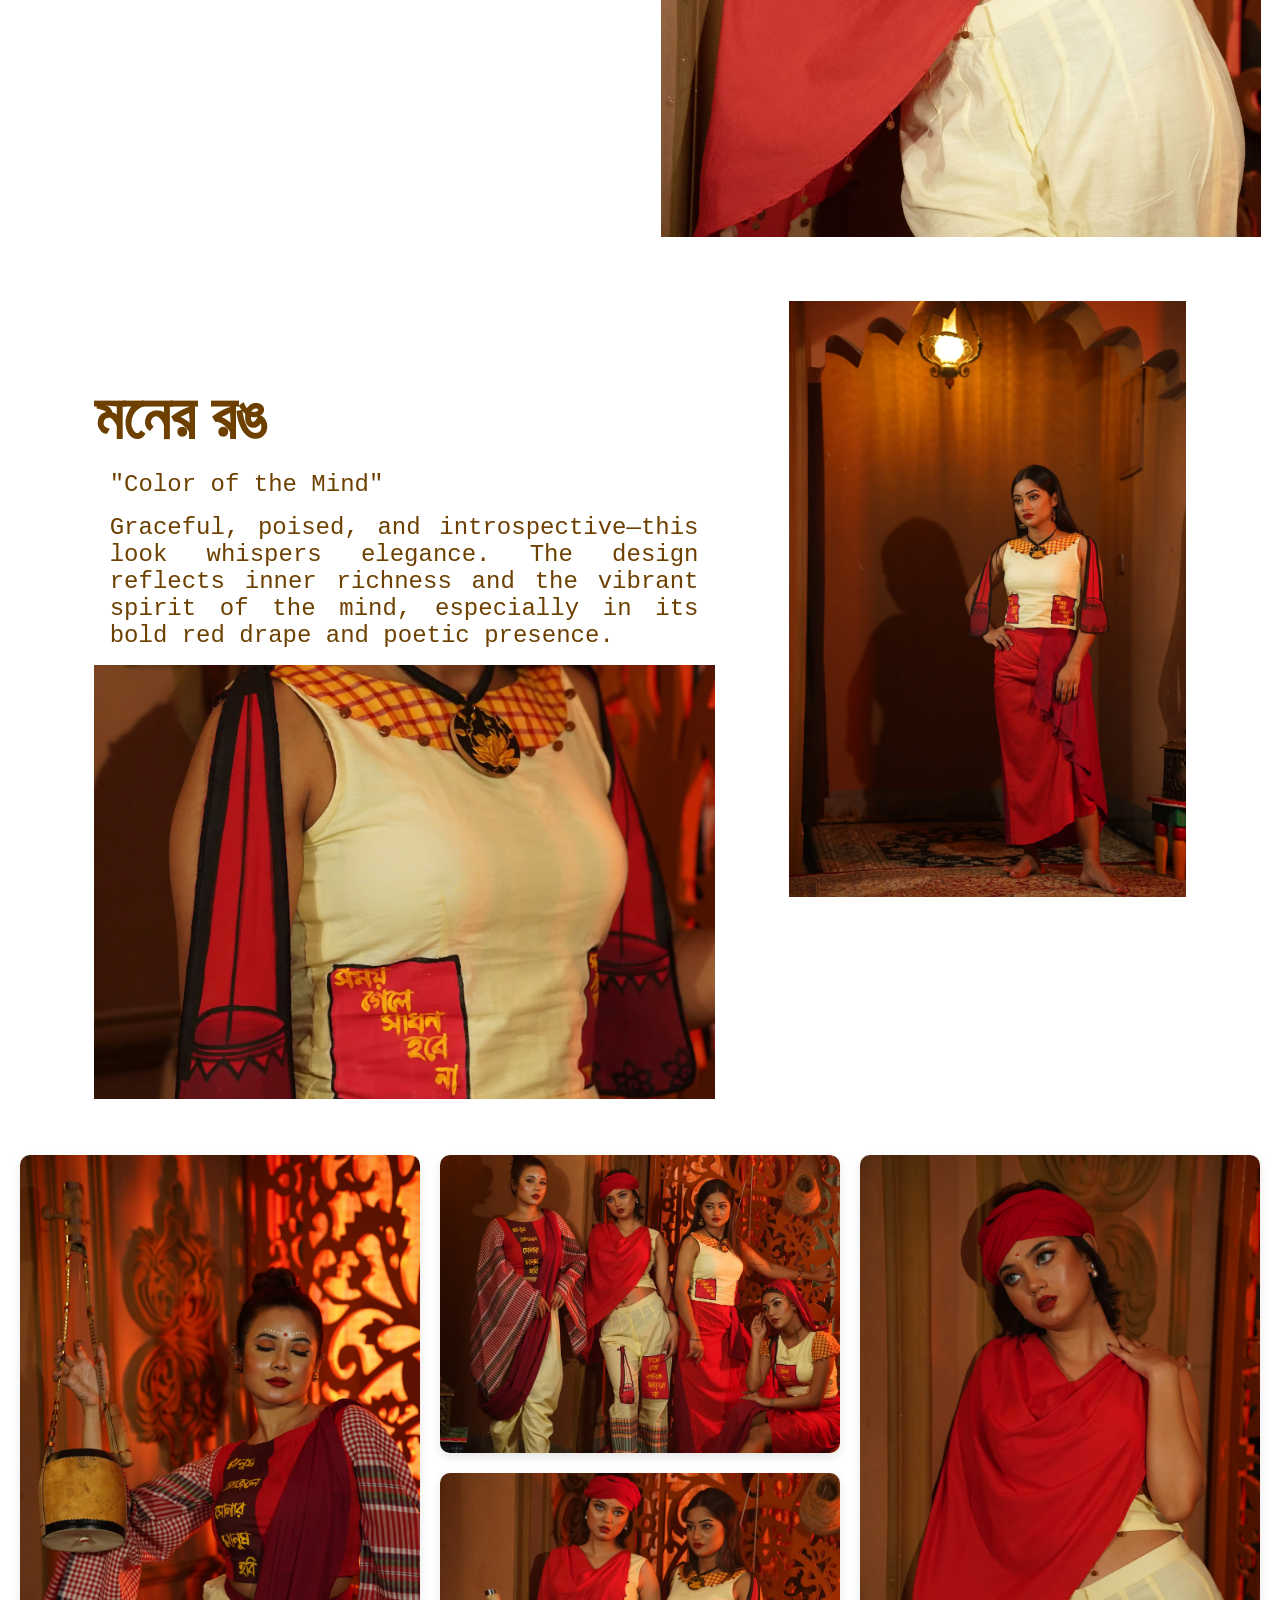
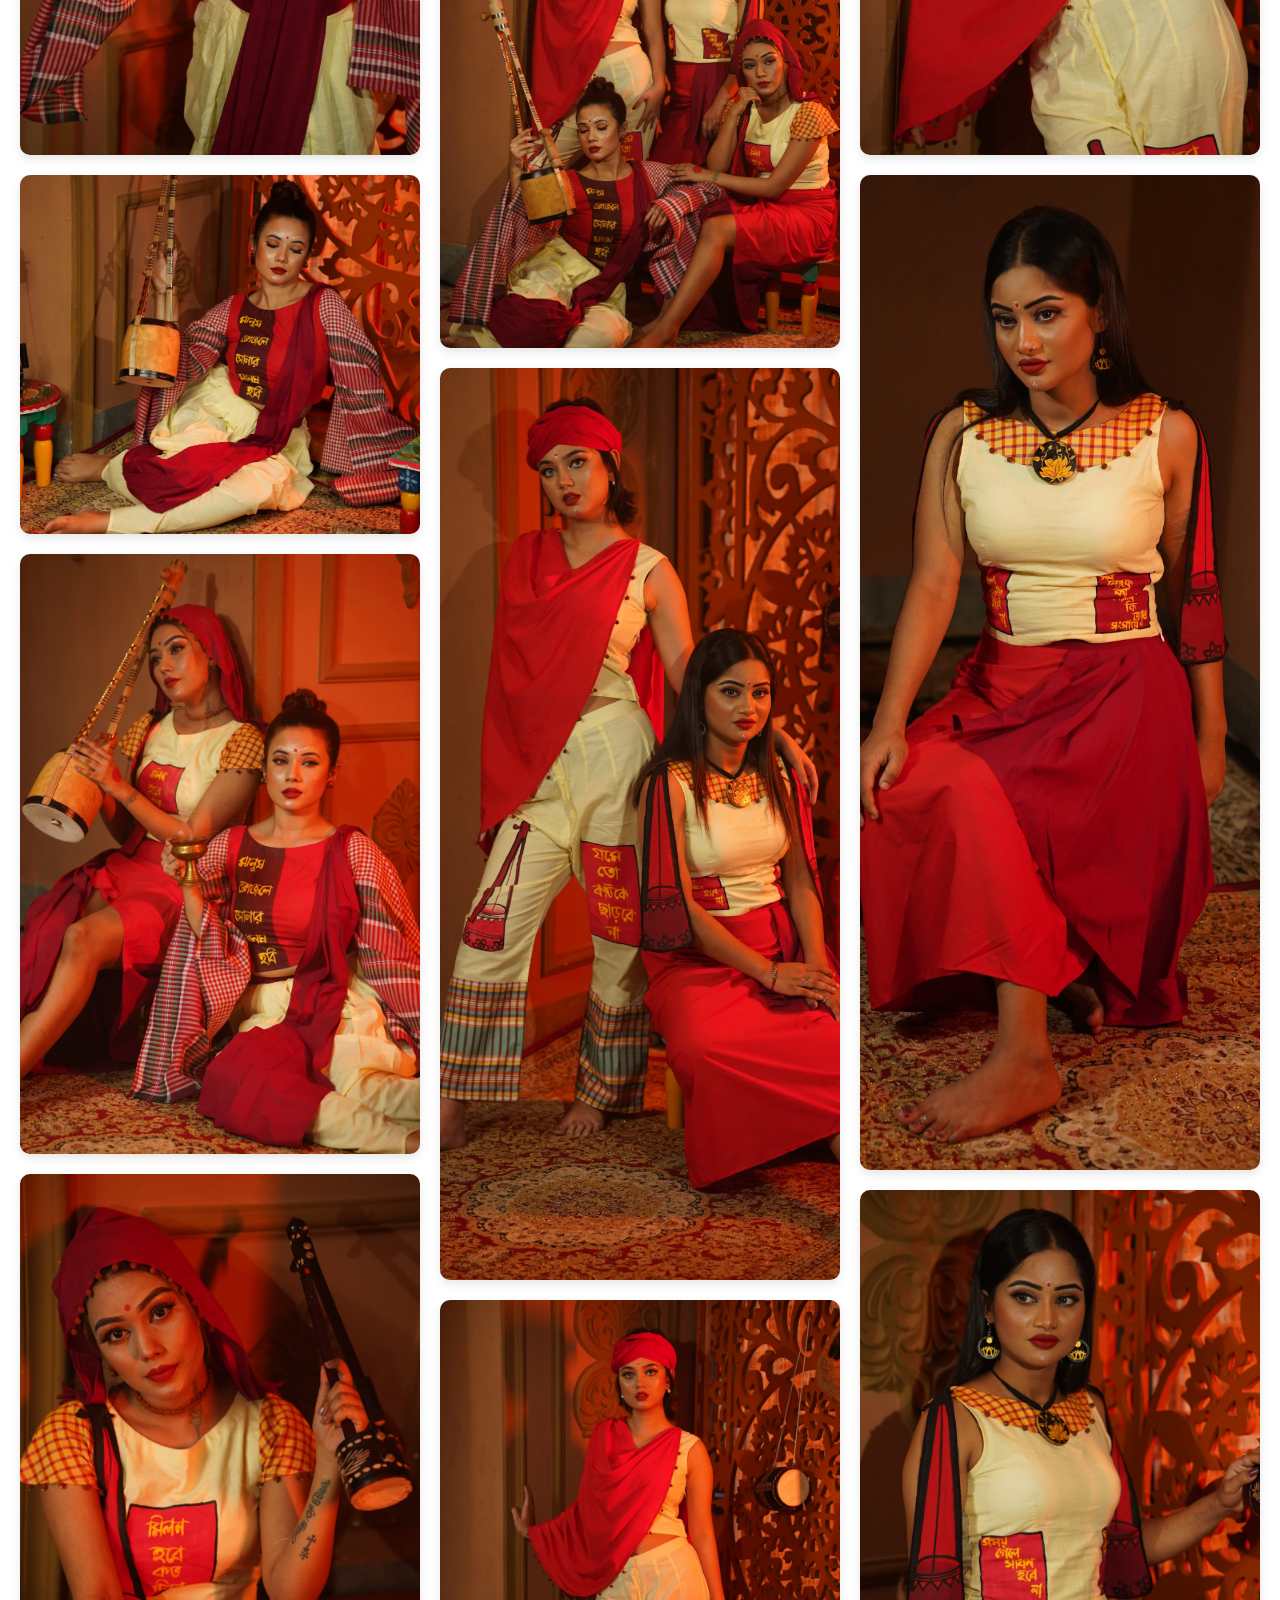
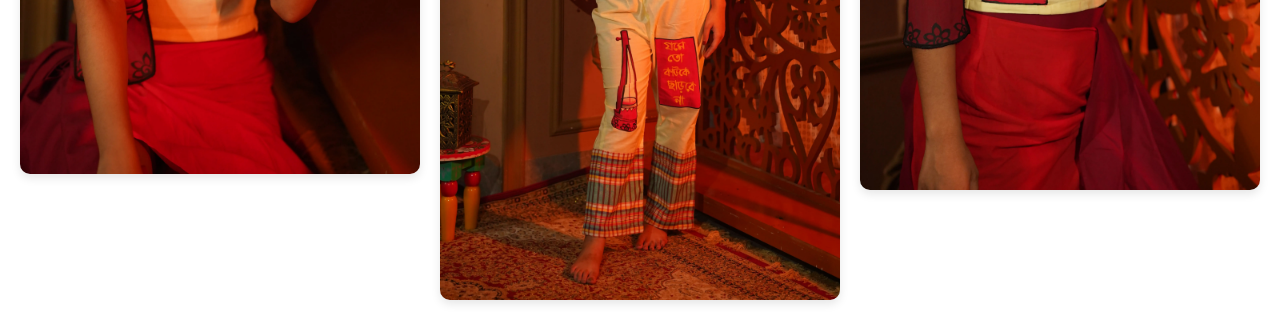
==== commit f3ec5f14: "remove some elements" ====
--- a/lalon-geetee.html
+++ b/lalon-geetee.html
@@ -184,14 +184,7 @@
 
 <!-- section 7 -->
      <section class="lalon_section_7">
-        <div class="lalao_main_content">
-            <div class="lalon_left">
-
-            </div>
-            <div class="lalaon_right">
-
-            </div>
-        </div>
+       
      </section>
 
 
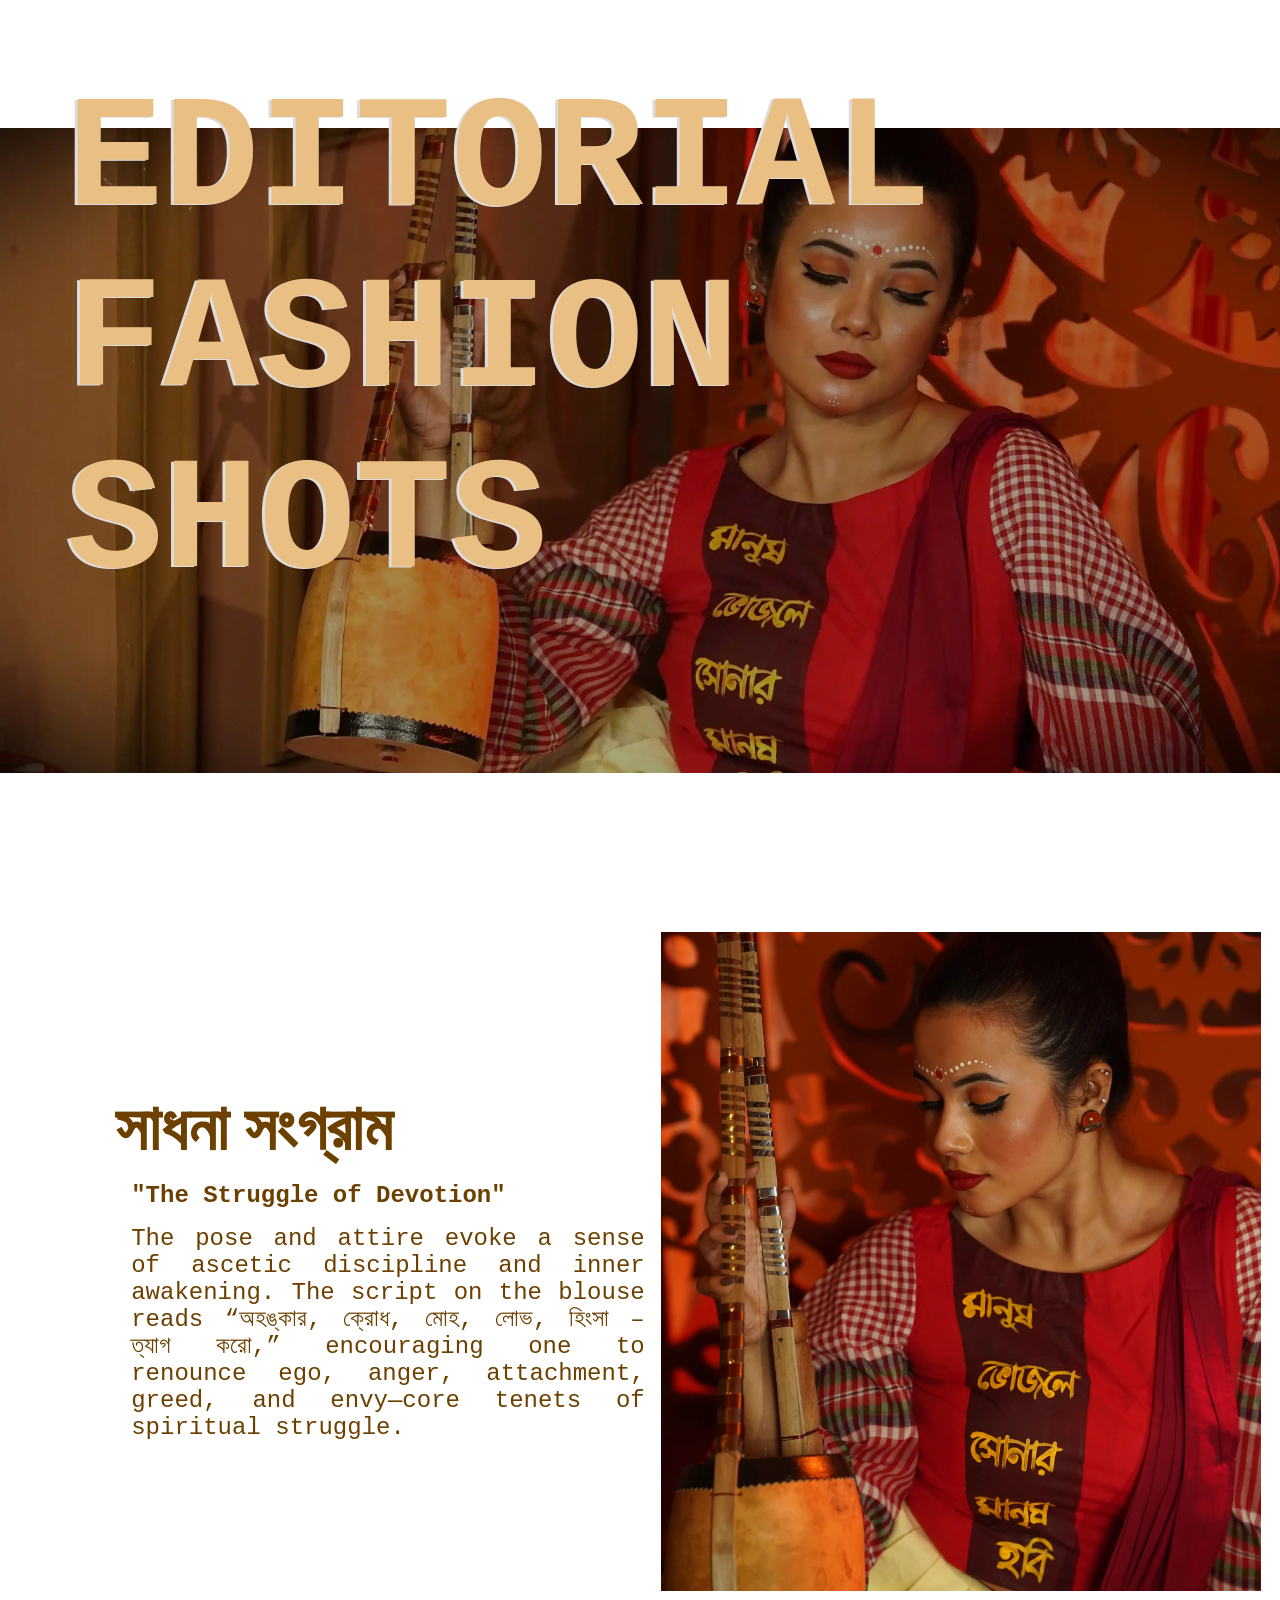
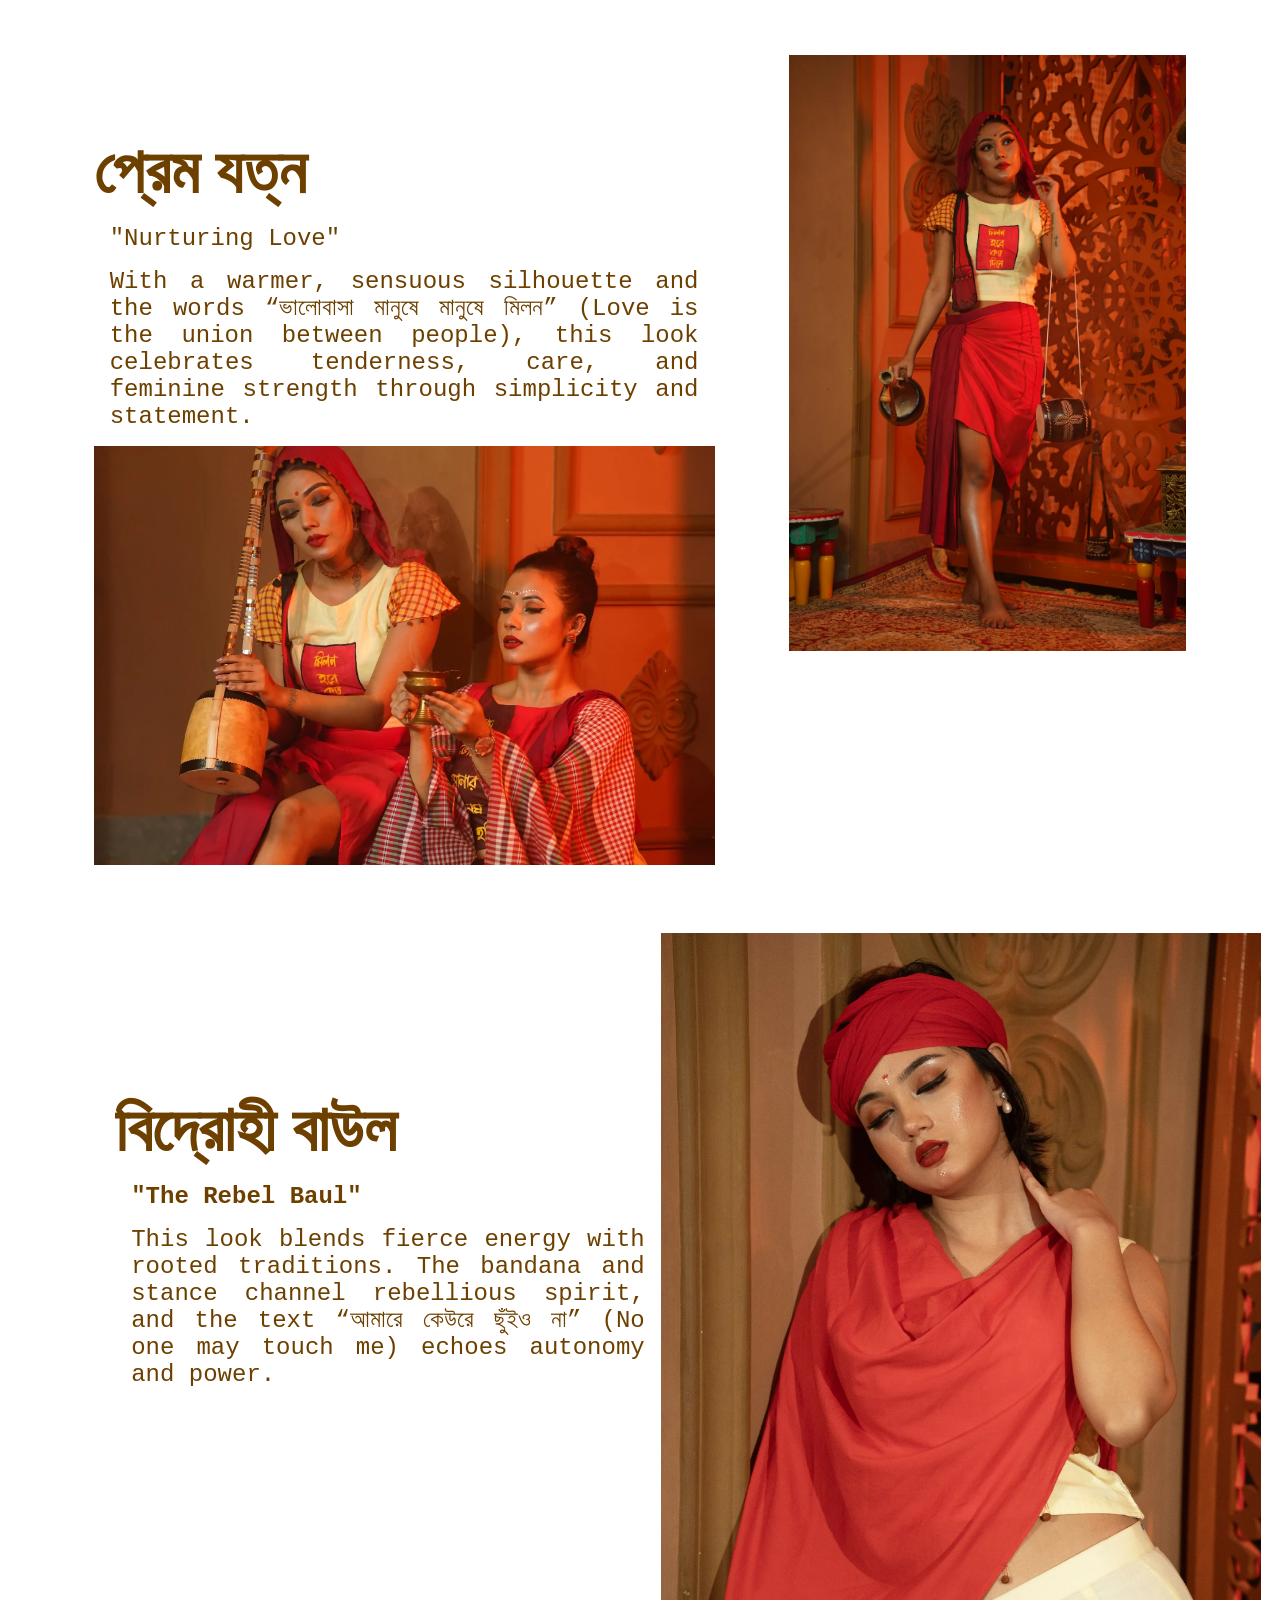
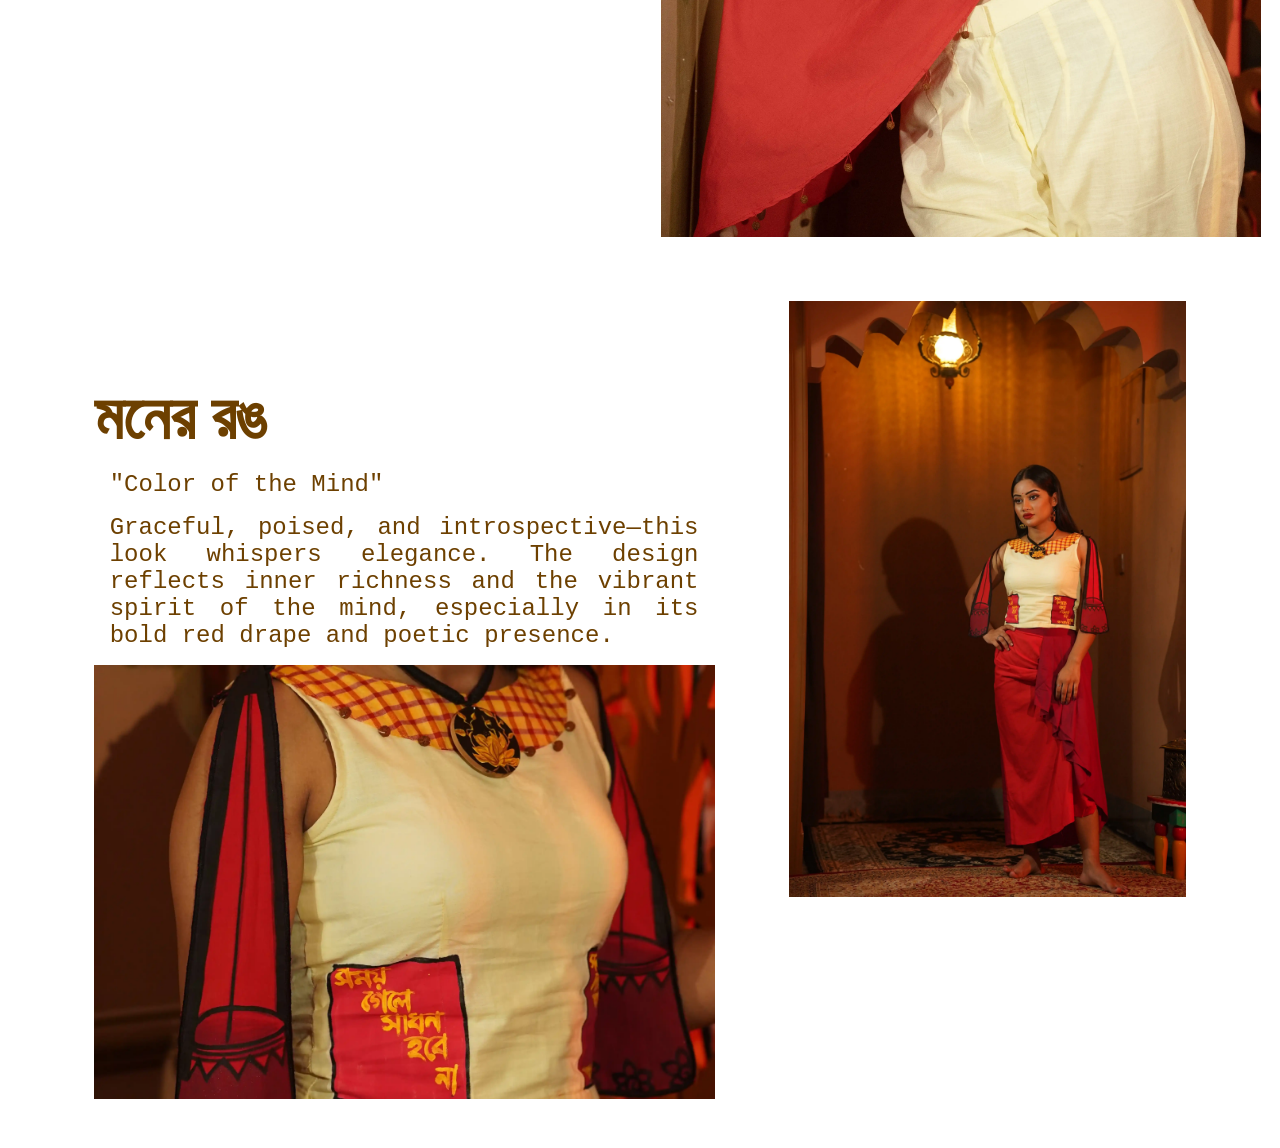
==== commit 216ec7e3: "remove some section in lalon page" ====
--- a/lalon-geetee.html
+++ b/lalon-geetee.html
@@ -164,7 +164,7 @@
  </section>
 
 <!-- section 6 -->
-    <section class="lalon_section_6">
+    <!-- <section class="lalon_section_6">
        
         <div class="masonry-grid">
             <img src="Media/Lalon/grid/1 (1)-min.webp" alt="">
@@ -180,7 +180,7 @@
             <img src="Media/Lalon/grid/1 (11)-min.webp" alt="">
           </div>
 
-    </section>
+    </section> -->
 
 <!-- section 7 -->
      <section class="lalon_section_7">
--- a/Style/style.css
+++ b/Style/style.css
@@ -661,7 +661,7 @@
 
 /* ``````````````````````section 3``````````````````````````` */
 .skills_section {
-  background-image: url('../Media/skill\ bg.jpg');
+  background-image: url('../Media/skill\ bg.webp');
   background-size: cover;      /* Makes the image cover the entire element */
   background-position: center; /* Centers the image */
   background-repeat: no-repeat; /* Prevents repeating the image */
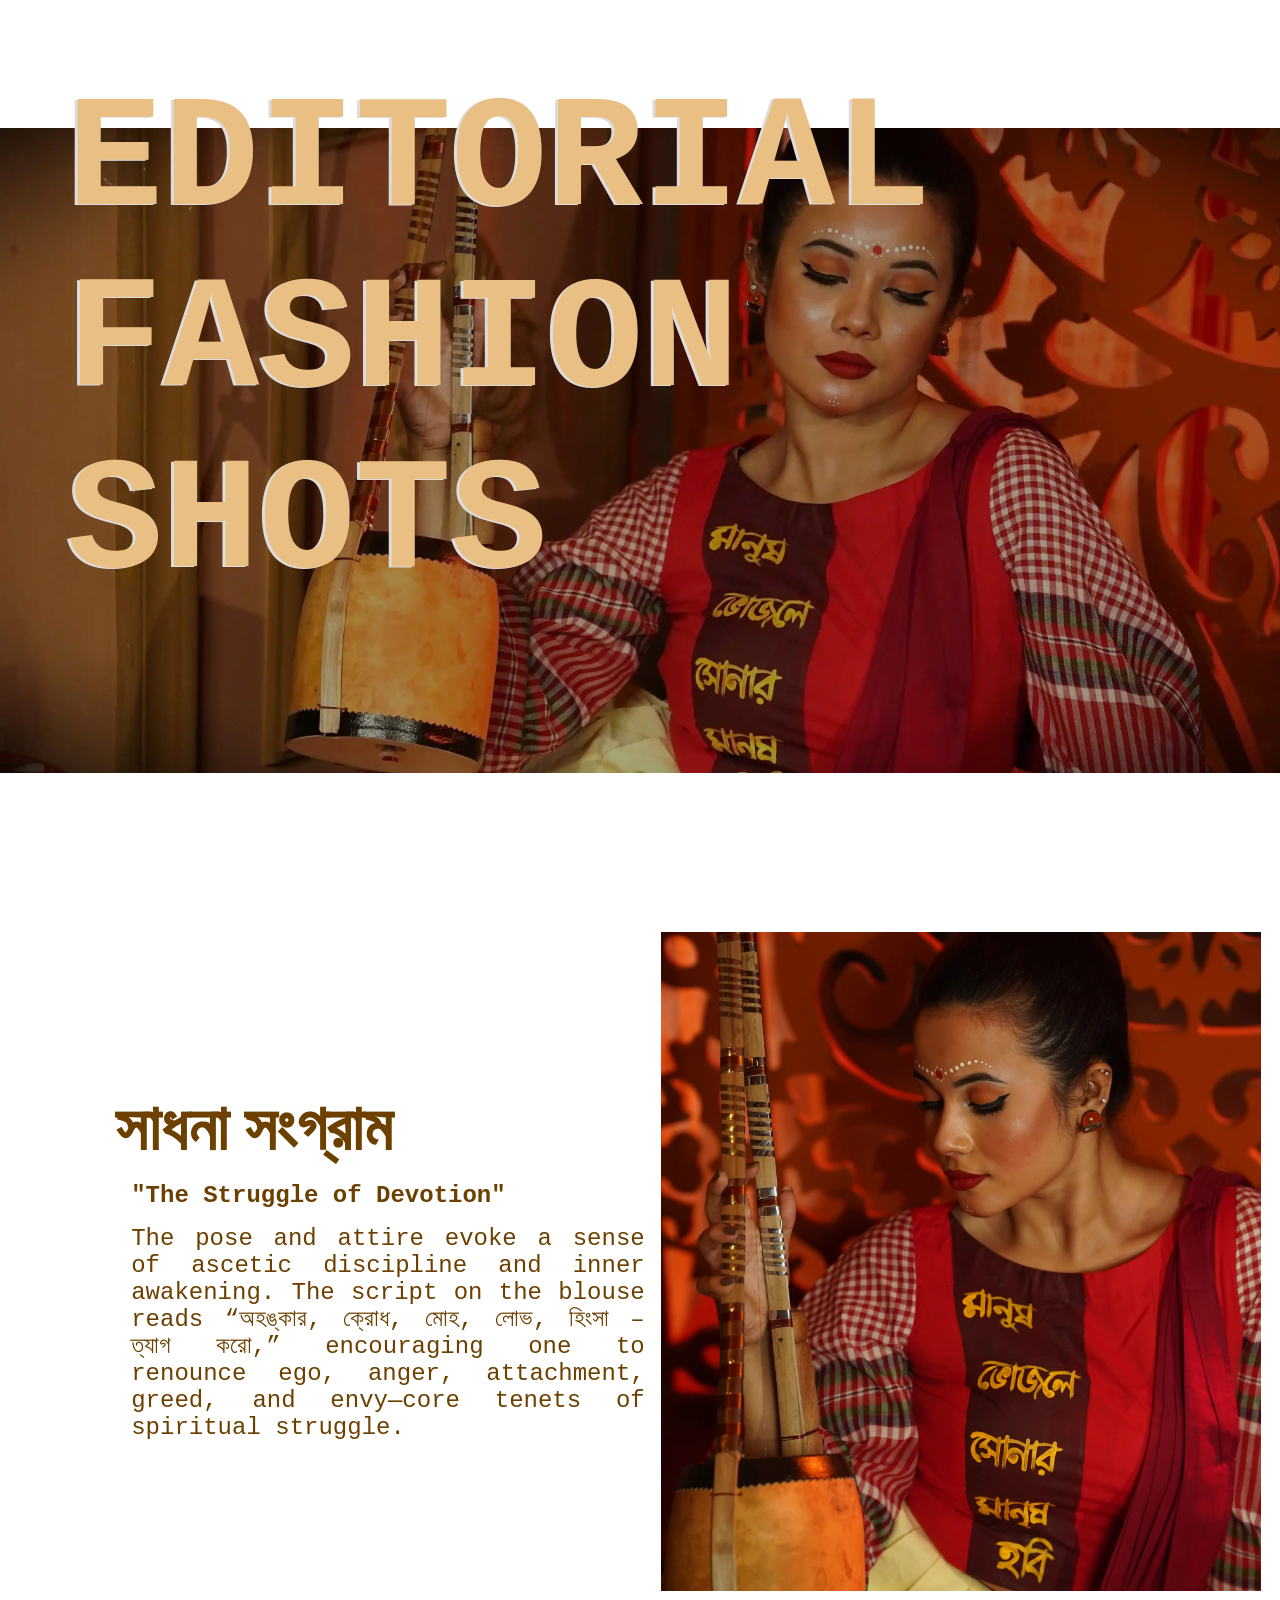
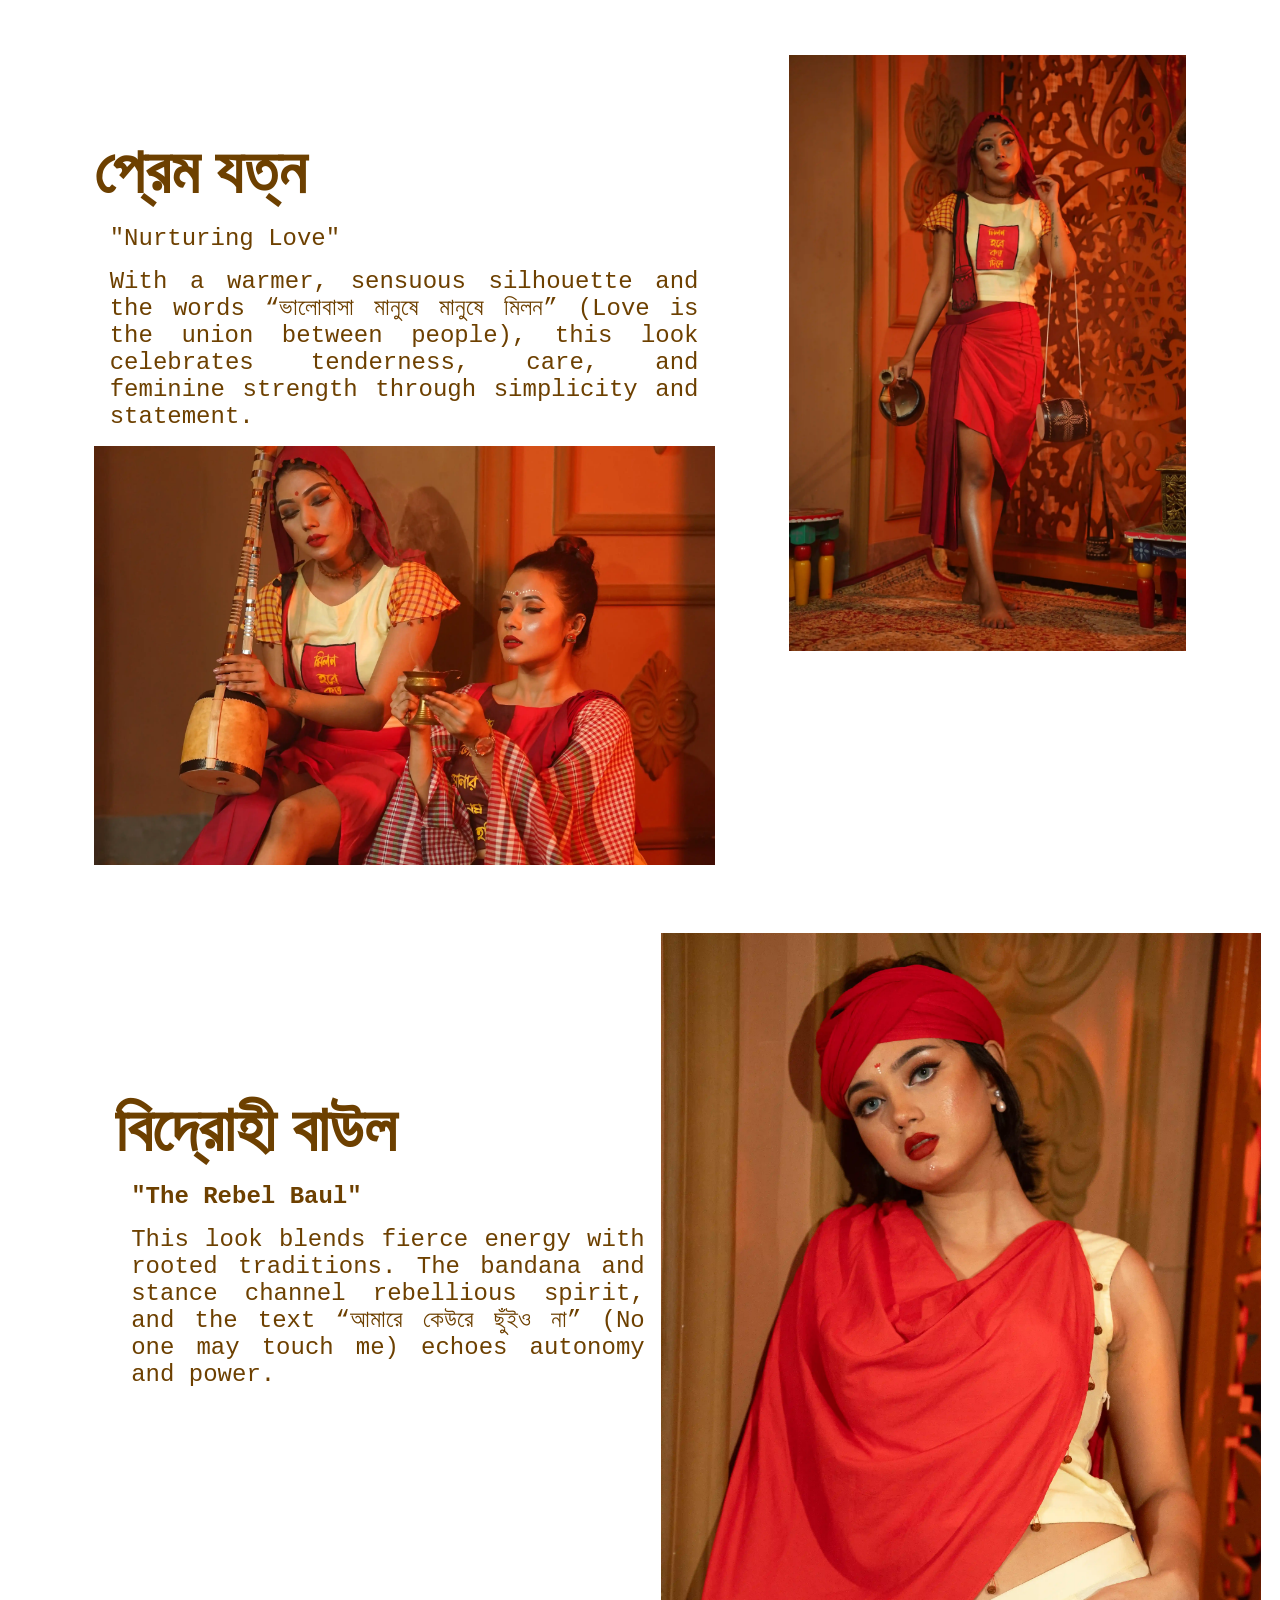
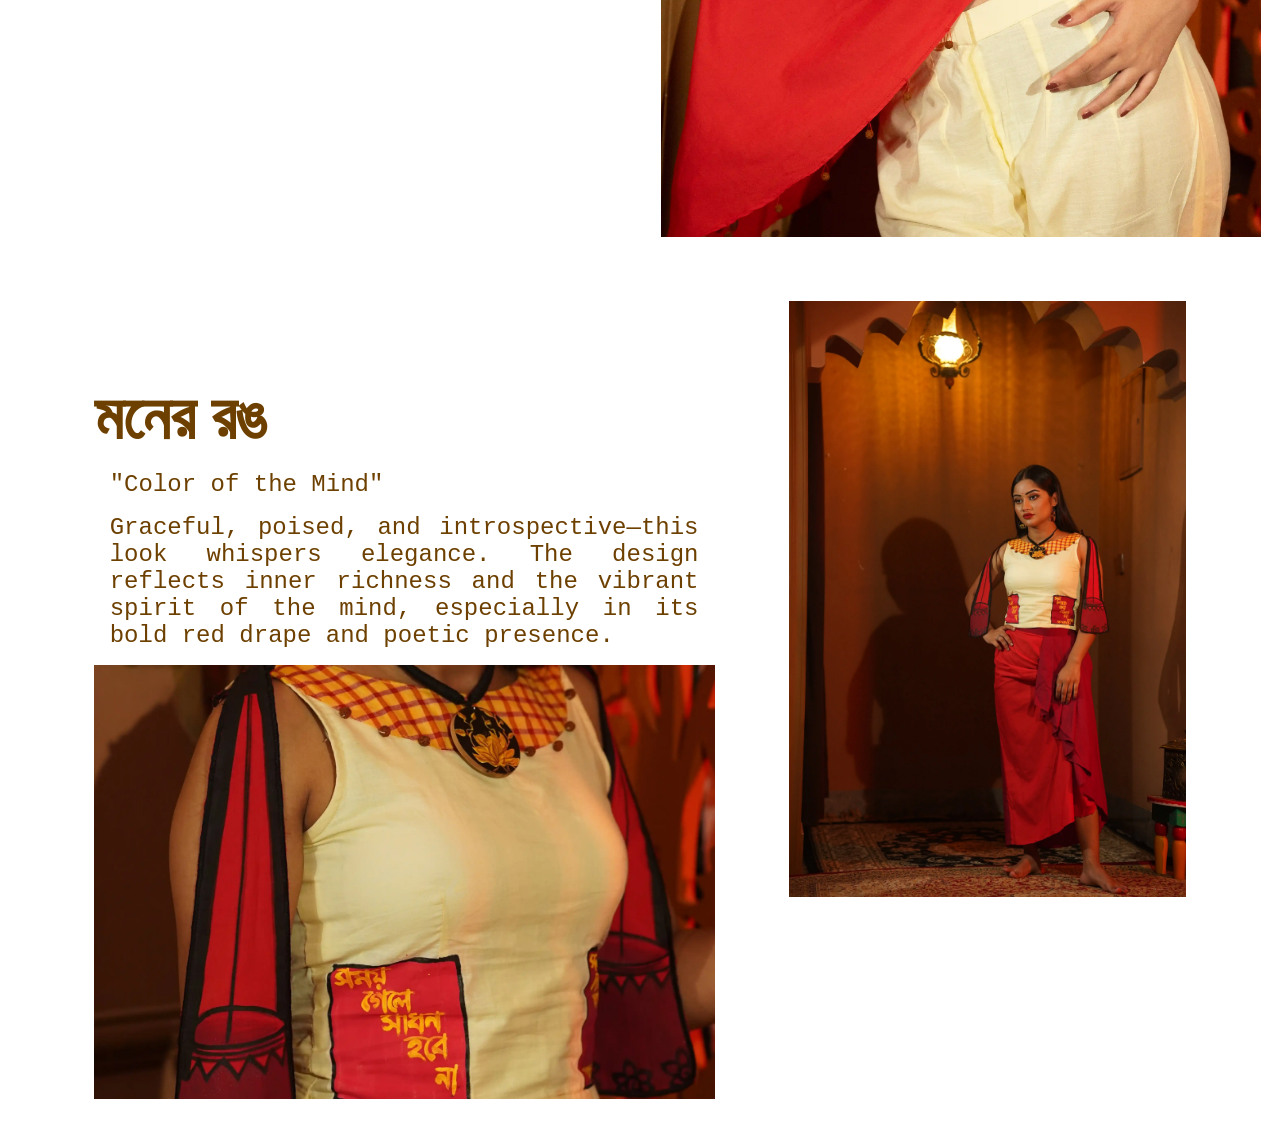
==== commit bd1d9f18: "added _netlify.toml" ====
--- a/lalon-geetee.html
+++ b/lalon-geetee.html
@@ -5,20 +5,13 @@
     <meta name="author" content="Saiful Islam">
     <meta charset="UTF-8">
     <meta name="viewport" content="width=device-width, initial-scale=1.0">
-<!-- google font -->
-    <link rel="preconnect" href="https://fonts.googleapis.com">
-    <link rel="preconnect" href="https://fonts.gstatic.com" crossorigin>
-    <link href="https://fonts.googleapis.com/css2?family=Caveat:wght@400..700&family=Montserrat:ital,wght@0,100..900;1,100..900&family=Playfair+Display:ital,wght@0,400..900;1,400..900&family=Roboto:ital,wght@0,100..900;1,100..900&display=swap" rel="stylesheet">
 
-    <!-- font awesome -->
-    <link rel="stylesheet" href="https://cdnjs.cloudflare.com/ajax/libs/font-awesome/6.5.1/css/all.min.css">
 
-    <!-- <link rel="stylesheet" href="Style/style.css"> -->
     <link rel="stylesheet" href="Style/header.css">
     <link rel="stylesheet" href="Style/lalon.css">
 
 
-    <title>Lalon Geetee</title>
+    <title>Lalon Getee</title>
 </head>
 <body class="lalon_body">
 
@@ -92,7 +85,7 @@
 
             <div class="lalaon_right s2_right">
                 <div class="img_div_lalon">
-                    <img src="Media/Lalon/lalon2.webp" alt="">
+                    <img src="Media/Lalon/lalon2.webp" alt="" loading="lazy">
                 </div>
             </div>
         </div>
@@ -108,13 +101,13 @@
                     With a warmer, sensuous silhouette and the words “ভালোবাসা মানুষে মানুষে মিলন” (Love is the union between people), this look celebrates tenderness, care, and feminine strength through simplicity and statement.
                 </p>
                 <div class="img_div_lalon">
-                    <img src="Media/Lalon/lalon3.webp" alt="">
+                    <img src="Media/Lalon/lalon3.webp" alt="" loading="lazy">
                 </div>
             </div>
 
             <div class="lalaon_right s3_right">
                 <div class="img_div_lalon">
-                    <img src="Media/Lalon/lalon4.webp" alt="">
+                    <img src="Media/Lalon/lalon4.webp" alt="" loading="lazy">
                 </div>
             </div>
         </div>
@@ -135,7 +128,7 @@
 
             <div class="lalaon_right s2_right s4_right">
                 <div class="img_div_lalon">
-                    <img src="Media/Lalon/lalon5.webp" alt="">
+                    <img src="Media/Lalon/lalon5.webp" alt="" loading="lazy">
                 </div>
             </div>
         </div>
@@ -151,49 +144,19 @@
                 Graceful, poised, and introspective—this look whispers elegance. The design reflects inner richness and the vibrant spirit of the mind, especially in its bold red drape and poetic presence.
             </p>
             <div class="img_div_lalon">
-                <img src="Media/Lalon/lalon7.webp" alt="">
+                <img src="Media/Lalon/lalon7.webp" alt="" loading="lazy">
             </div>
         </div>
 
         <div class="lalaon_right s3_right s5_right">
             <div class="img_div_lalon">
-                <img src="Media/Lalon/lalon6.webp" alt="">
+                <img src="Media/Lalon/lalon6.webp" alt="" loading="lazy">
             </div>
         </div>
     </div>
  </section>
 
-<!-- section 6 -->
-    <!-- <section class="lalon_section_6">
-       
-        <div class="masonry-grid">
-            <img src="Media/Lalon/grid/1 (1)-min.webp" alt="">
-            <img src="Media/Lalon/grid/1 (2)-min.webp" alt="">
-            <img src="Media/Lalon/grid/1 (3)-min.webp" alt="">
-            <img src="Media/Lalon/grid/1 (4)-min.webp" alt="">
-            <img src="Media/Lalon/grid/1 (5)-min.webp" alt="">
-            <img src="Media/Lalon/grid/1 (6)-min.webp" alt="">
-            <img src="Media/Lalon/grid/1 (7)-min.webp" alt="">
-            <img src="Media/Lalon/grid/1 (8)-min.webp" alt="">
-            <img src="Media/Lalon/grid/1 (9)-min.webp" alt="">
-            <img src="Media/Lalon/grid/1 (10)-min.webp" alt="">
-            <img src="Media/Lalon/grid/1 (11)-min.webp" alt="">
-          </div>
 
-    </section> -->
-
-<!-- section 7 -->
-     <section class="lalon_section_7">
-       
-     </section>
-
-
-<script src="javaScript/javascript.js" defer></script> 
-<script>
-    window.onload = function () {
-  // Your code here
-  let 
-};
-</script>  
+ <script src="javaScript/javascript.js" defer></script>  
 </body>
 </html>
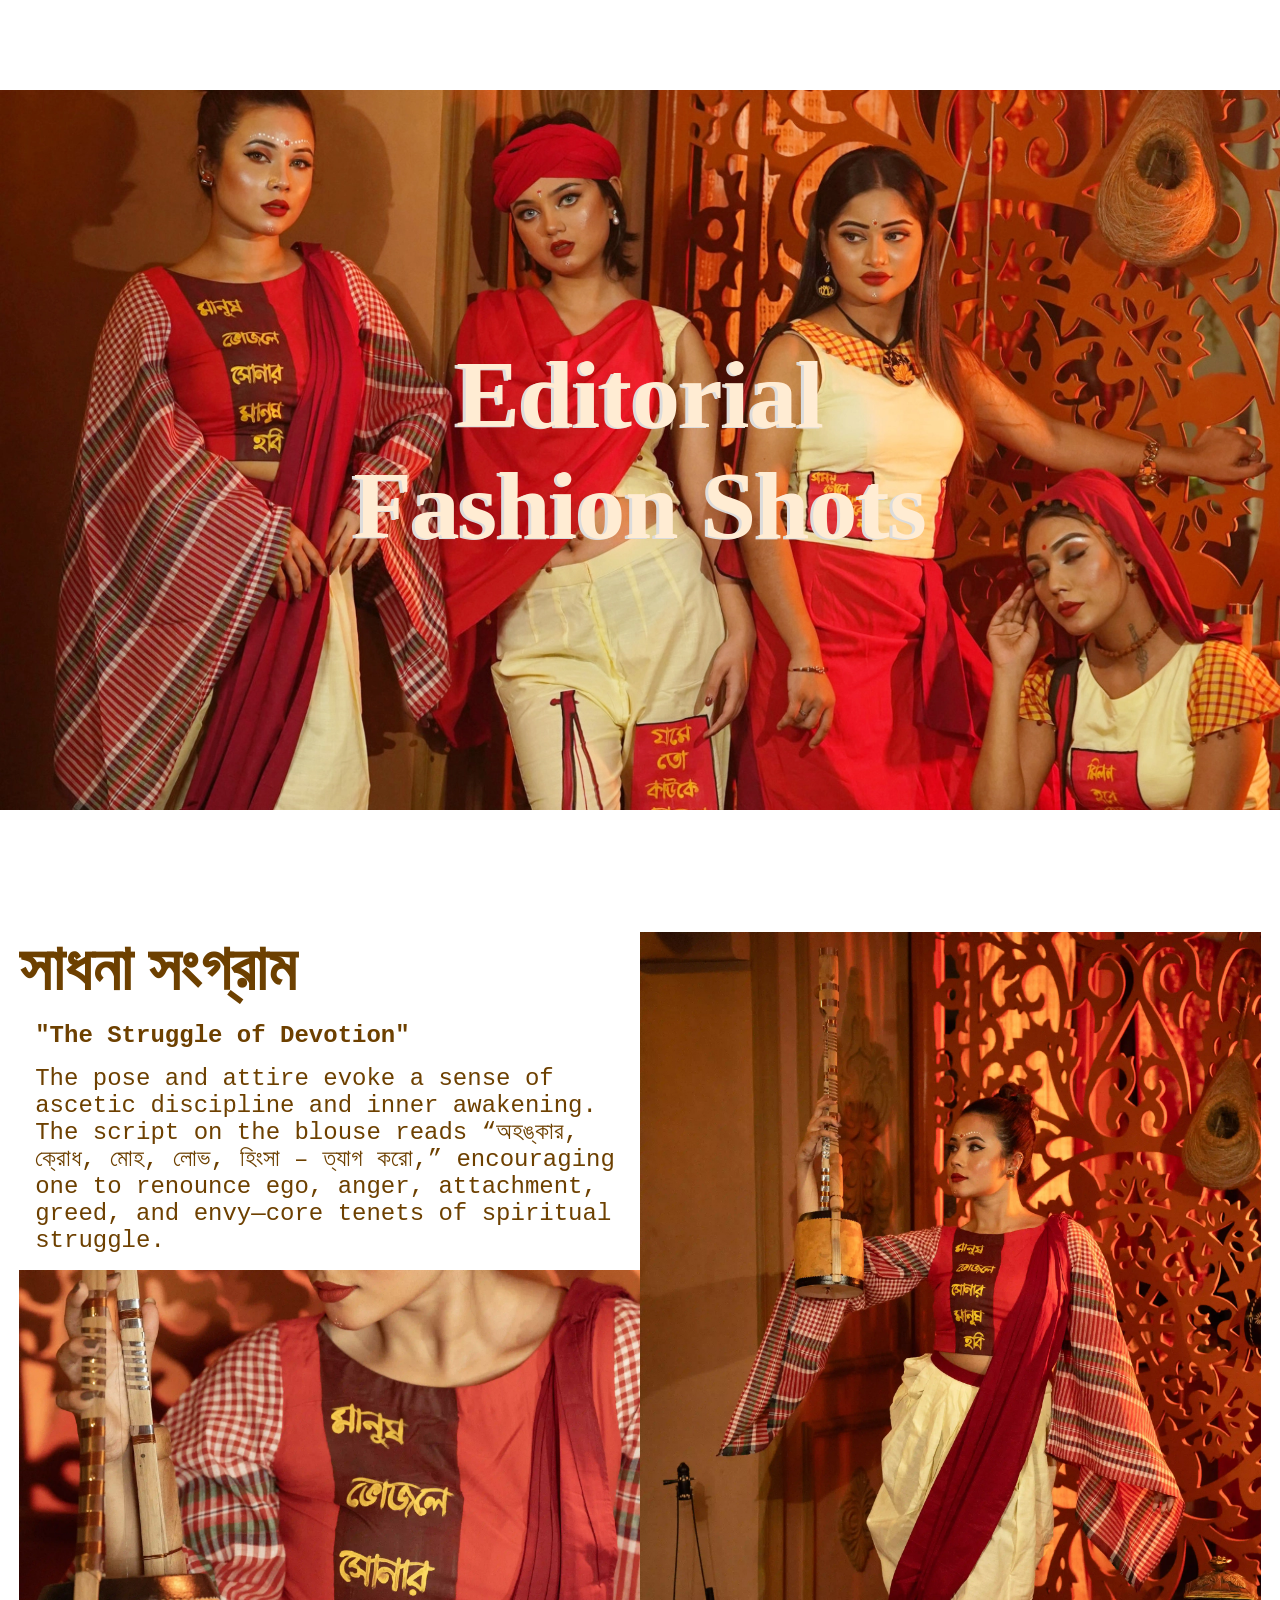
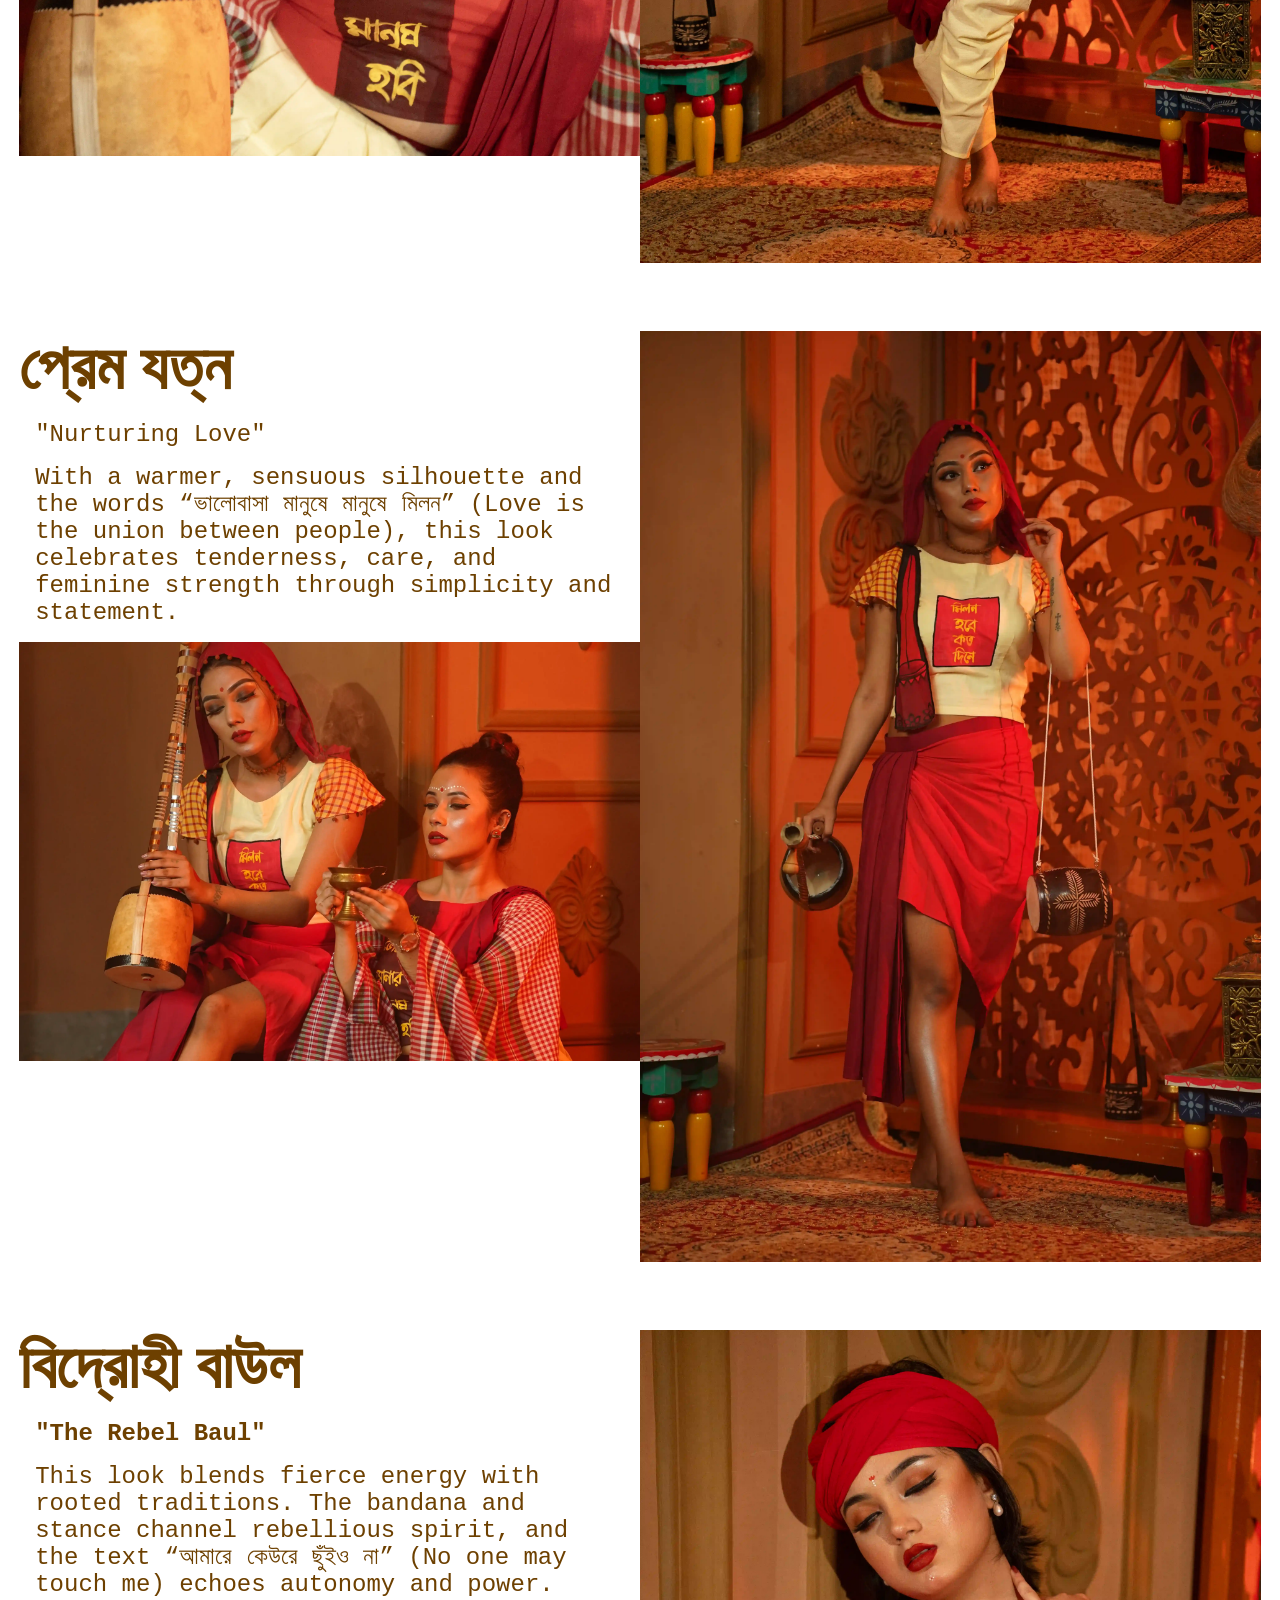
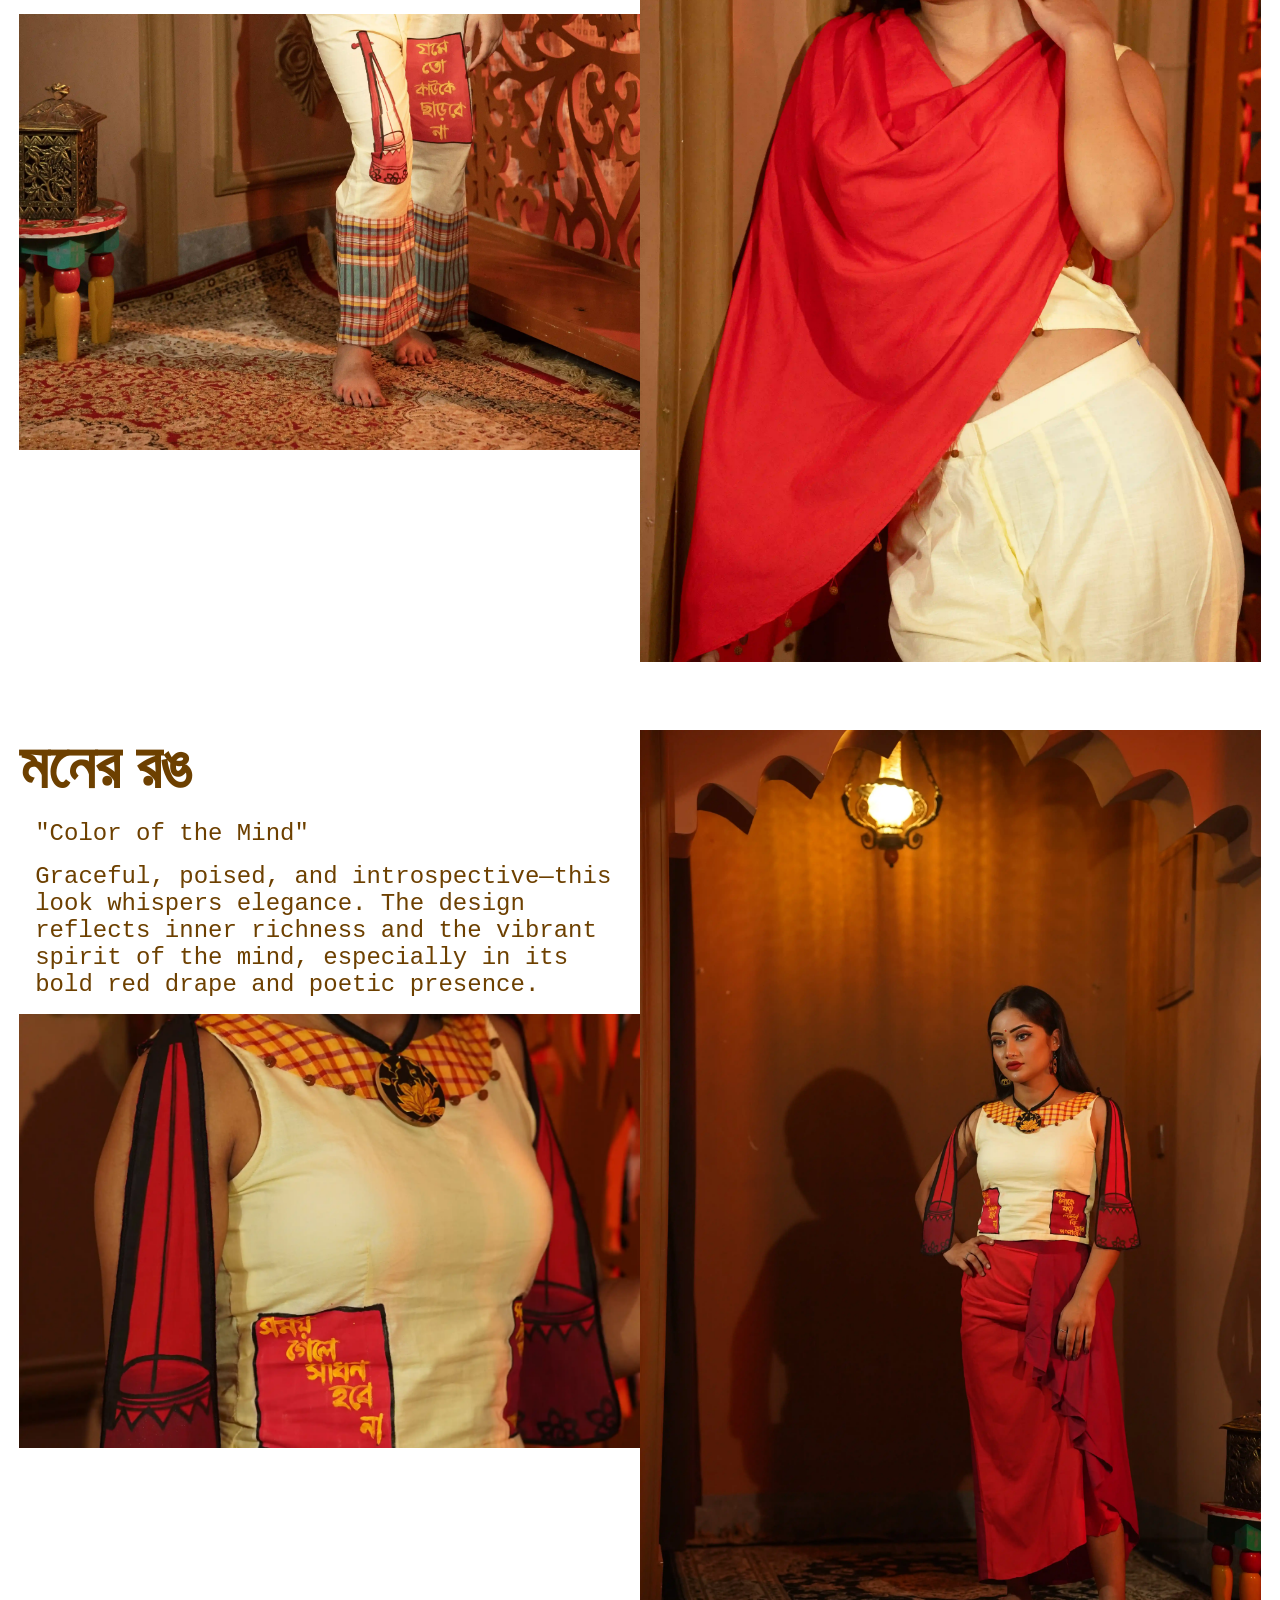
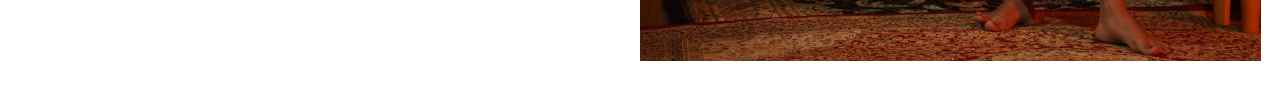
==== commit a05b2a93: "added university-projects page" ====
--- a/lalon-geetee.html
+++ b/lalon-geetee.html
@@ -8,6 +8,7 @@
 
 
     <link rel="stylesheet" href="Style/header.css">
+    <!-- <link rel="stylesheet" href="Style/lalon.css"> -->
     <link rel="stylesheet" href="Style/lalon.css">
 
 
@@ -15,7 +16,7 @@
 </head>
 <body class="lalon_body">
 
-    <header id="Pageheader" class="PageheaderClass" style="position: fixed;">
+    <header id="Pageheader" class="PageheaderClass" style="padding-bottom: 2rem;">
         <div class="head_div">
             <div class="side_nav_btn">
                 <button class="menu_btn menu_btn_click "><img src="Media/icons/icons8-menu-50.png" alt="Menu"></button>
@@ -62,16 +63,14 @@
      <section class="lalon_section_1">
         <div class="lalon_section1_content">
             <h1 class="head1 section1_head1">
-                Editorial Fashion
-            </h1>
-            <h1 class="head1 section1_head1">
-                Shots
+                Editorial Fashion Shots
             </h1>
         </div>
+        <div class="scroll-indicator"><a href="#section2">Scroll down</a></div>
      </section>
 
 <!-- section 2 -->
-     <section class="lalon_section_2">
+     <section id="section2" class="lalon_section_2">
         <div class="lalao_main_content">
             <div class="lalon_left s2_left">
                 <h2>সাধনা সংগ্রাম</h2>
@@ -81,6 +80,9 @@
                 <p>
                     The pose and attire evoke a sense of ascetic discipline and inner awakening. The script on the blouse reads “অহঙ্কার, ক্রোধ, মোহ, লোভ, হিংসা – ত্যাগ করো,” encouraging one to renounce ego, anger, attachment, greed, and envy—core tenets of spiritual struggle.
                 </p>
+                <div class="img_div_lalon">
+                    <img src="Media/Lalon/lalon2(1).webp" alt="">
+                </div>
             </div>
 
             <div class="lalaon_right s2_right">
@@ -124,6 +126,9 @@
                 <p>
                     This look blends fierce energy with rooted traditions. The bandana and stance channel rebellious spirit, and the text “আমারে কেউরে ছুঁইও না” (No one may touch me) echoes autonomy and power.
                 </p>
+                <div class="img_div_lalon">
+                    <img src="Media/Lalon/lalon5(1).webp" alt="">
+                </div>
             </div>
 
             <div class="lalaon_right s2_right s4_right">
--- a/Style/header.css
+++ b/Style/header.css
@@ -1,245 +1,246 @@
 header {
-    position: absolute;
-    /* padding: 1rem 0; */
-    width: 100%;
-    /* color: white; */
-    color: black;
-    /* font-weight: bold;     */
-    z-index: 10;
-    /* opacity: 0; */
-  }
-  .head_div {
-    display: flex;
-    justify-content: space-between;
-    width: 95%;
-    margin: auto;
-  }
-  .menu_btn {
-    position: absolute;
-    left: 4rem;
-    top: 0rem;
-    opacity: 0;
-    pointer-events: none; /* Can't click hidden buttons */
-    transition: opacity 0.3s ease;
-    border: none;
-    background: none;
-  }
-  .menu_btn_click {
-    opacity: 1 !important;
-    pointer-events: auto; /* Can click visible buttons */
-    transition: 0.5s;
-  }
-  .no-style {list-style: none;margin: 0;padding: 0;margin: 17px 0;}
-  .links-ul {
-    text-align: right;
-    width: 100%;
-    padding-top: 7px;
-    transition: 1s;
-  }
-  .fix-ul {
-    padding: 0;
-    width: 100%;
-  }
-  .nav {
-    color: white;
-  }
-  /* ````````````side nav``````````````` */
-  .side_bar_div {
-    
-  width: 100%;
-    
-  /* margin-top: 1rem; */
-  }
-  .side_bar_div_img {
-    
-  }
-  .side_nav_div {
-    width: 35%;
-    background: #ffffff;
-    position: absolute;
-    top: 3.3rem;
-    height: 100vh;
-    overflow: scroll;
-    white-space: nowrap;
-    transform: scaleX(0);
-    transform-origin: left;
-    transition: 0.3s;
-    opacity: 0;
-  }
-  .side_nav_div_visible {
-    transform: scaleX(1);
-    opacity: 1;
-  }
-  .side_nav {
-    
-  width: 78%;
-    
+  position: absolute;
+  padding: 1.3rem 0 1.3rem 0px;
+  width: 100%;
+  /* color: white; */
+  color: black;
+  /* font-weight: bold;     */
+  z-index: 10;
+  /* opacity: 0; */
+}
+.head_div {
+  display: flex;
+  justify-content: space-between;
+  width: 95%;
   margin: auto;
-    
-  margin-top: 3rem;
-    
-  margin: 4rem 0 4rem 6rem;
-    
-  overflow: auto;
-  }
-  .side_li {
-  
-  padding-bottom: 3rem;
-  }
-  .side_nav_a {
-    position: relative;
-    background: none;
-    border: none;
-    font-size: 20px;
-    padding: 10px;
-    cursor: pointer;
-    color: black;
-    overflow: hidden;
-  
-  /* display: inline-block; */
-  }
-  .side_nav_a::after {
-    content: '';
-    position: absolute;
-    left: 0;
-    bottom: 0;
-    width: 0;
-    height: 1px;
-    background: rgb(0, 0, 0);
-    transition: width 0.5s ease;
-  }
-  .side_nav_a:hover::after {
-    width: 100%;
-  }
-  .block_right_div {
-    width: 100%;
-    height: 100vh;
-    position: absolute;
-    right: 0px;
-    top: 0;
-    transform: scaleX(0);
-    transform-origin: right;
-    opacity: 0;
-    transition: 0.3s;
-    background-color: #000000;
-    opacity: 0.8;
-    z-index: -1;
-  }
-  .block_right_div_visible {
-    transform: scaleX(1);
-    opacity: 0.5;
-  }
-  /* js */
-  .black {
-    /* color: black; */
-    /* text-shadow: 0 0 3px #ffffff; */
-  }
-  .side_bar_Scroll_indicator {
-    bottom: 300px !important;
-  }
-  .fixed {
-    background-image: url("../Media/header bg.png");
-    background-size: cover; /* Makes it cover the entire area */
-    background-position: center; /* Centers the image */
-    background-repeat: no-repeat;
-    position: fixed;
-    background-color: white;
-    z-index: 3;
-    width: 100%;
-    transition: 0.8s;
-    opacity: 1;
-  }
-  
-  
-  a {
-    all: unset; /* Removes all inherited and default styles */
-    text-decoration: none; /* Removes underline */
-    color: inherit; /* Uses the parentÃƒÆ’Ã‚Â¢ÃƒÂ¢Ã¢â‚¬Å¡Ã‚Â¬ÃƒÂ¢Ã¢â‚¬Å¾Ã‚Â¢s text color */
-    cursor: pointer; /* Keeps the clickable behavior */
-    /* text-shadow: 0 0 3px black; */
-  }
-  .underline {
-    text-decoration: underline;
-  }
-  button {
-    background: none;
-    border: none;
-    box-shadow: none;
-    padding: 0;
-    margin: 0;
-    font: inherit;
-    color: inherit;
-    outline: none;
-    cursor: pointer;
-    appearance: none;
-  }
-  
-  /* Clean hover/focus/active states */
-  button:hover,
-  button:focus,
-  button:active {
-    background: none;
-    border: none;
-    box-shadow: none;
-    outline: none;
-  }
-  button img {
-    display: block;
-    pointer-events: none; /* ensures the image doesnâ€™t block button clicks */
-  }
-  
-  .active {
-    color: #0ef;
-  }
-  
-  .links-ul > li {
-    display: inline;
-    padding: 0 1rem;
-  }
-
-  
+}
+.menu_btn {
+  position: absolute;
+  left: 4rem;
+  top: 0rem;
+  opacity: 0;
+  pointer-events: none; /* Can't click hidden buttons */
+  transition: opacity 0.3s ease;
+  border: none;
+  background: none;
+}
+.menu_btn_click {
+  opacity: 1 !important;
+  pointer-events: auto; /* Can click visible buttons */
+  transition: 0.5s;
+}
+.no-style {list-style: none;margin: 0;padding: 0;/* margin: 17px 0; */}
+.links-ul {
+  text-align: right;
+  width: 100%;
+  /* padding-top: 7px; */
+  transition: 1s;
+  /* margin-right: 141px; */
+}
+.fix-ul {
+  /* padding: 0; */
+  width: 100%;
+  margin: 0;
+}
+.nav {
+  color: white;
+}
+/* ````````````side nav``````````````` */
+.side_bar_div {
+  
+width: 100%;
+  
+/* margin-top: 1rem; */
+}
+.side_bar_div_img {
+  
+}
+.side_nav_div {
+  width: 35%;
+  background: #ffffff;
+  position: absolute;
+  top: 3.3rem;
+  height: 100vh;
+  overflow: scroll;
+  white-space: nowrap;
+  transform: scaleX(0);
+  transform-origin: left;
+  transition: 0.3s;
+  opacity: 0;
+}
+.side_nav_div_visible {
+  transform: scaleX(1);
+  opacity: 1;
+}
+.side_nav {
+  
+width: 78%;
+  
+margin: auto;
+  
+margin-top: 3rem;
+  
+margin: 4rem 0 4rem 6rem;
+  
+overflow: auto;
+}
+.side_li {
+
+padding-bottom: 3rem;
+}
+.side_nav_a {
+  position: relative;
+  background: none;
+  border: none;
+  font-size: 20px;
+  padding: 10px;
+  cursor: pointer;
+  color: black;
+  overflow: hidden;
+
+/* display: inline-block; */
+}
+.side_nav_a::after {
+  content: '';
+  position: absolute;
+  left: 0;
+  bottom: 0;
+  width: 0;
+  height: 1px;
+  background: rgb(0, 0, 0);
+  transition: width 0.5s ease;
+}
+.side_nav_a:hover::after {
+  width: 100%;
+}
+.block_right_div {
+  width: 100%;
+  height: 100vh;
+  position: absolute;
+  right: 0px;
+  top: 0;
+  transform: scaleX(0);
+  transform-origin: right;
+  opacity: 0;
+  transition: 0.3s;
+  background-color: #000000;
+  opacity: 0.8;
+  z-index: -1;
+}
+.block_right_div_visible {
+  transform: scaleX(1);
+  opacity: 0.5;
+}
+/* js */
+.black {
+  /* color: black; */
+  /* text-shadow: 0 0 3px #ffffff; */
+}
+.side_bar_Scroll_indicator {
+  bottom: 300px !important;
+}
+.fixed {
+  background-image: url("../Media/header bg.png");
+  background-size: cover; /* Makes it cover the entire area */
+  background-position: center; /* Centers the image */
+  background-repeat: no-repeat;
+  position: fixed;
+  background-color: #873a3a;
+  z-index: 3;
+  width: 100%;
+  transition: 0.8s;
+  /* opacity: 1; */
+}
+
+
+a {
+  all: unset; /* Removes all inherited and default styles */
+  text-decoration: none; /* Removes underline */
+  color: inherit; /* Uses the parentÃƒÆ’Ã‚Â¢ÃƒÂ¢Ã¢â‚¬Å¡Ã‚Â¬ÃƒÂ¢Ã¢â‚¬Å¾Ã‚Â¢s text color */
+  cursor: pointer; /* Keeps the clickable behavior */
+  /* text-shadow: 0 0 3px black; */
+}
+.underline {
+  text-decoration: underline;
+}
+button {
+  background: none;
+  border: none;
+  box-shadow: none;
+  padding: 0;
+  margin: 0;
+  font: inherit;
+  color: inherit;
+  outline: none;
+  cursor: pointer;
+  appearance: none;
+}
+
+/* Clean hover/focus/active states */
+button:hover,
+button:focus,
+button:active {
+  background: none;
+  border: none;
+  box-shadow: none;
+  outline: none;
+}
+button img {
+  display: block;
+  pointer-events: none; /* ensures the image doesnâ€™t block button clicks */
+}
+
+.active {
+  color: #0ef;
+}
+
+.links-ul > li {
+  display: inline;
+  padding: 0 1rem;
+}
+
+
 
 .scroll-indicator {
-    position: absolute;
-    bottom: 30px;
-    left: 50%;
-    transform: translateX(-50%);
-    font-size: 16px;
-    color: #ffffff;
-    text-align: center;
-    animation: bounceText 2s infinite;
-  }
-  
-  .scroll-indicator::after {
-    content: "";
-    display: block;
-    width: 8px;
-    height: 8px;
-    margin: 8px auto 0;
-    border-bottom: 2px solid #ffffff;
-    border-right: 2px solid #ffffff;
-    transform: rotate(45deg);
-    animation: bounceArrow 1.5s infinite;
-  }
-  
-  @keyframes bounceArrow {
-    0%, 20%, 50%, 80%, 100% {
-      transform: rotate(45deg) translateY(0);
-    }
-    40% {
-      transform: rotate(45deg) translateY(6px);
-    }
-    60% {
-      transform: rotate(45deg) translateY(4px);
-    }
-  }
-  
-  @keyframes bounceText {
-    0%, 100% {
-      transform: translate(-50%, 0);
-    }
-    50% {
-      transform: translate(-50%, 5px);
-    }
-  }
-  +  position: absolute;
+  bottom: 30px;
+  left: 50%;
+  transform: translateX(-50%);
+  font-size: 16px;
+  color: #ffffff;
+  text-align: center;
+  animation: bounceText 2s infinite;
+}
+
+.scroll-indicator::after {
+  content: "";
+  display: block;
+  width: 8px;
+  height: 8px;
+  margin: 8px auto 0;
+  border-bottom: 2px solid #ffffff;
+  border-right: 2px solid #ffffff;
+  transform: rotate(45deg);
+  animation: bounceArrow 1.5s infinite;
+}
+
+@keyframes bounceArrow {
+  0%, 20%, 50%, 80%, 100% {
+    transform: rotate(45deg) translateY(0);
+  }
+  40% {
+    transform: rotate(45deg) translateY(6px);
+  }
+  60% {
+    transform: rotate(45deg) translateY(4px);
+  }
+}
+
+@keyframes bounceText {
+  0%, 100% {
+    transform: translate(-50%, 0);
+  }
+  50% {
+    transform: translate(-50%, 5px);
+  }
+}
--- a/Style/lalon.css
+++ b/Style/lalon.css
@@ -1,7 +1,7 @@
 /* Style the entire scrollbar */
 ::-webkit-scrollbar {
-  width: 4px; /* Vertical scrollbar width */
-  height: 4px; /* Horizontal scrollbar height */
+  width: 4px;
+  height: 4px;
 }
 
 /* Style the scrollbar track (background) */
@@ -11,218 +11,96 @@
 
 /* Style the scrollbar thumb (draggable part) */
 ::-webkit-scrollbar-thumb {
-  background: #b8b8b8; /* Dark gray color for the thumb */
-  border-radius:10%; /* Rounded corners for the thumb */
+  background: #b8b8b8;
+  border-radius: 10%;
 }
 
+/* Base Styling */
 html {
   scroll-behavior: smooth;
   overscroll-behavior: contain;
-  }
-.PageheaderClass {
-  
-height: 3rem;
 }
+
 h1, h2, h3, p {
   margin: 0;
   padding: 0;
+}
+.section1_head1 {
+  font-size: 6rem;
 }
 hr {
   border: none;
   height: 1px;
   background-color: #ccc;
-  /* margin: 20px 0; */
 }
 
+/* General layout */
 .lalon_body {
   margin: 0;
   padding: 0;
   overflow-x: hidden;
   cursor: url('../Media/cursor.png'), auto;
-  /* background: #ffe6cb; */
-  /* background: linear-gradient(90deg, rgba(250, 242, 255, 1) 7%, rgba(252, 232, 255, 1) 22%, rgba(255, 214, 228, 1) 41%, rgba(255, 219, 219, 1) 59%, rgba(255, 240, 230, 1) 79%, rgba(255, 230, 230, 1) 100%); */
 }
-.menu_btn {
-  position: fixed;
-}
-/* ```````section 1``````````````` */
-.head1 {
-  /* position: absolute !important; */
-  margin: 0;
-  padding: 0;
-  font-size: 10rem;
-  font-family: monospace;
-  text-transform: uppercase;
-  text-align: left;
-}
+
+/* Section Styling */
 .lalon_section_1 {
   width: 100vw;
   height: 100vh;
-  background-image: url('../Media/Lalon/lalon1.webp');
-  background-size: cover;
-  background-position: center;
-  background-repeat: no-repeat;
+  background: url('../Media/Lalon/lalon1.webp') center/cover no-repeat;
   position: relative;
-  animation: zoomIn 5s ease-in-out forwards;
-}
-@keyframes zoomIn {
-  from {
-    background-size: 150%;
-  }
-  to {
-    background-size: 110%;
-  }
+  animation: zoomIn 2s ease-in-out forwards;
 }
 
+@keyframes zoomIn {
+  from { background-size: 120%; }
+  to { background-size: 100%; }
+}
+
+/* Content Alignment */
 .lalon_section1_content {
   position: absolute;
-  top: 38%;
-  left: 39%;
+  top: 50%;
   transform: translate(-50%, -50%);
-  color: #e9bf83;
+  color: #ffecd3;
   text-align: center;
   z-index: 1;
   text-shadow: -3px 1px 0px gainsboro;
+  left: 50%;
 }
 
-section {
-  /* height: 70vh; */
-}
-section:nth-child(odd) {
-  /* background-color: #fffaf3; */
+/* Layout for Flex Sections */
+.lalao_main_content {
+  display: flex;
+  justify-content: space-between;
+  width: 97%;
+  margin: auto;
+  margin-bottom: 2rem;
+  color: #6d4000;
+  padding-top: 2rem;
 }
 
-/* `````````````````````section 2```````````````````````` */
-.lalao_main_content {
+.lalon_left, .lalaon_right {
+  width: 50%;
+}
 
-display: flex;
+.lalon_left h2, .lalaon_right h2 {
+  font-size: 4rem;
+}
 
-justify-content: space-between;
+.lalon_left p, .lalaon_right p {
+  font-family: monospace;
+  margin: 1rem;
+  font-size: 1.5rem;
+}
 
-width: 97%;
+/* Image styling */
+.img_div_lalon {
+  max-width: 44rem;
+}
 
-margin: auto;
-
-/* margin-top: 2rem; */
-
-margin-bottom: 2rem;
-
-color: #6d4000;
-
-padding-top: 2rem;
-}
-.lalon_left {
-
-width: 50%;
-
-text-align: justify;
-}
-.lalaon_right {
-
-width: 55%;
-
-/* display: flex; */
-
-justify-content: right;
-}
-.img_div_lalon {
-  
-max-width: 44rem;
-  
-/* display: flex; */
-  
-/* justify-content: right; */
-}
 img {
   width: 100%;
   height: 100%;
-}
-.s2_left {
-
-margin-top: 10rem;
-
-margin-left: 6rem;
-
-/* text-align: justify; */
-}
-.s2_right {
-  
-display: flex;
-}
-.s2_right img {
-  
-/* max-width: 50rem; */
-}
-.lalon_left h2, .lalaon_right h2 {
-
-font-size: 4rem;
-}
-.lalon_left p, .lalaon_right p {
-
-font-family: monospace;
-
-margin: 1rem;
-
-font-size: 1.5rem;
-}
-
-/* ``````````````````section 3````````````` */
-.s3_left {
-
-margin-top: 5rem;
-}
-.s3_right {
-  
-width: 32%;
-}
-.s3_left .img_div_lalon {
-
-max-width: 53.5rem;
-}
-.s3_right .img_div_lalon {
-
-}
-.s3_main_content {
-  
-justify-content: space-evenly;
-}
-
-/* `````````````section 4`````````````````` */
-.s4_left {
-
-}
-.s4_right {
-  
-}
-/* `````````section 5``````````````` */
-.s5_main_content {
-
-}
-.s5_left {
-
-}
-.s5_right {
-
-}
-
-/* `````````````section 6```````````````` */
-/* .lalon_section_6 {
-  width: 100vw;
-  height: 1vh;
-  background-image: url('../Media/Lalon/section\ 6\ bg.png');
-  background-size: cover;
-  background-position: center;
-  background-repeat: no-repeat;
-  position: relative;
-
-} */
-.lalon_section_6 {
-  /* display: flex;
-  width: 96%;
-  justify-content: space-evenly; */
-}
-.lalon_section_6 > img {
-  /* width: 20rem; */
 }
 
 .masonry-grid {
@@ -236,7 +114,7 @@
   margin-bottom: 20px;
   display: block;
   border-radius: 10px;
-  break-inside: avoid; /* important to prevent image break across columns */
+  break-inside: avoid;
   box-shadow: 0 4px 10px rgba(0, 0, 0, 0.1);
   transition: transform 0.3s ease;
 }
@@ -252,6 +130,7 @@
     column-count: 2;
   }
 }
+
 @media (max-width: 480px) {
   .masonry-grid {
     column-count: 1;
--- a/Style/lalon.css
+++ b/Style/lalon.css
@@ -1,7 +1,7 @@
 /* Style the entire scrollbar */
 ::-webkit-scrollbar {
-  width: 4px; /* Vertical scrollbar width */
-  height: 4px; /* Horizontal scrollbar height */
+  width: 4px;
+  height: 4px;
 }
 
 /* Style the scrollbar track (background) */
@@ -11,218 +11,96 @@
 
 /* Style the scrollbar thumb (draggable part) */
 ::-webkit-scrollbar-thumb {
-  background: #b8b8b8; /* Dark gray color for the thumb */
-  border-radius:10%; /* Rounded corners for the thumb */
+  background: #b8b8b8;
+  border-radius: 10%;
 }
 
+/* Base Styling */
 html {
   scroll-behavior: smooth;
   overscroll-behavior: contain;
-  }
-.PageheaderClass {
-  
-height: 3rem;
 }
+
 h1, h2, h3, p {
   margin: 0;
   padding: 0;
+}
+.section1_head1 {
+  font-size: 6rem;
 }
 hr {
   border: none;
   height: 1px;
   background-color: #ccc;
-  /* margin: 20px 0; */
 }
 
+/* General layout */
 .lalon_body {
   margin: 0;
   padding: 0;
   overflow-x: hidden;
   cursor: url('../Media/cursor.png'), auto;
-  /* background: #ffe6cb; */
-  /* background: linear-gradient(90deg, rgba(250, 242, 255, 1) 7%, rgba(252, 232, 255, 1) 22%, rgba(255, 214, 228, 1) 41%, rgba(255, 219, 219, 1) 59%, rgba(255, 240, 230, 1) 79%, rgba(255, 230, 230, 1) 100%); */
 }
-.menu_btn {
-  position: fixed;
-}
-/* ```````section 1``````````````` */
-.head1 {
-  /* position: absolute !important; */
-  margin: 0;
-  padding: 0;
-  font-size: 10rem;
-  font-family: monospace;
-  text-transform: uppercase;
-  text-align: left;
-}
+
+/* Section Styling */
 .lalon_section_1 {
   width: 100vw;
   height: 100vh;
-  background-image: url('../Media/Lalon/lalon1.webp');
-  background-size: cover;
-  background-position: center;
-  background-repeat: no-repeat;
+  background: url('../Media/Lalon/lalon1.webp') center/cover no-repeat;
   position: relative;
-  animation: zoomIn 5s ease-in-out forwards;
-}
-@keyframes zoomIn {
-  from {
-    background-size: 150%;
-  }
-  to {
-    background-size: 110%;
-  }
+  animation: zoomIn 2s ease-in-out forwards;
 }
 
+@keyframes zoomIn {
+  from { background-size: 120%; }
+  to { background-size: 100%; }
+}
+
+/* Content Alignment */
 .lalon_section1_content {
   position: absolute;
-  top: 38%;
-  left: 39%;
+  top: 50%;
   transform: translate(-50%, -50%);
-  color: #e9bf83;
+  color: #ffecd3;
   text-align: center;
   z-index: 1;
   text-shadow: -3px 1px 0px gainsboro;
+  left: 50%;
 }
 
-section {
-  /* height: 70vh; */
-}
-section:nth-child(odd) {
-  /* background-color: #fffaf3; */
+/* Layout for Flex Sections */
+.lalao_main_content {
+  display: flex;
+  justify-content: space-between;
+  width: 97%;
+  margin: auto;
+  margin-bottom: 2rem;
+  color: #6d4000;
+  padding-top: 2rem;
 }
 
-/* `````````````````````section 2```````````````````````` */
-.lalao_main_content {
+.lalon_left, .lalaon_right {
+  width: 50%;
+}
 
-display: flex;
+.lalon_left h2, .lalaon_right h2 {
+  font-size: 4rem;
+}
 
-justify-content: space-between;
+.lalon_left p, .lalaon_right p {
+  font-family: monospace;
+  margin: 1rem;
+  font-size: 1.5rem;
+}
 
-width: 97%;
+/* Image styling */
+.img_div_lalon {
+  max-width: 44rem;
+}
 
-margin: auto;
-
-/* margin-top: 2rem; */
-
-margin-bottom: 2rem;
-
-color: #6d4000;
-
-padding-top: 2rem;
-}
-.lalon_left {
-
-width: 50%;
-
-text-align: justify;
-}
-.lalaon_right {
-
-width: 55%;
-
-/* display: flex; */
-
-justify-content: right;
-}
-.img_div_lalon {
-  
-max-width: 44rem;
-  
-/* display: flex; */
-  
-/* justify-content: right; */
-}
 img {
   width: 100%;
   height: 100%;
-}
-.s2_left {
-
-margin-top: 10rem;
-
-margin-left: 6rem;
-
-/* text-align: justify; */
-}
-.s2_right {
-  
-display: flex;
-}
-.s2_right img {
-  
-/* max-width: 50rem; */
-}
-.lalon_left h2, .lalaon_right h2 {
-
-font-size: 4rem;
-}
-.lalon_left p, .lalaon_right p {
-
-font-family: monospace;
-
-margin: 1rem;
-
-font-size: 1.5rem;
-}
-
-/* ``````````````````section 3````````````` */
-.s3_left {
-
-margin-top: 5rem;
-}
-.s3_right {
-  
-width: 32%;
-}
-.s3_left .img_div_lalon {
-
-max-width: 53.5rem;
-}
-.s3_right .img_div_lalon {
-
-}
-.s3_main_content {
-  
-justify-content: space-evenly;
-}
-
-/* `````````````section 4`````````````````` */
-.s4_left {
-
-}
-.s4_right {
-  
-}
-/* `````````section 5``````````````` */
-.s5_main_content {
-
-}
-.s5_left {
-
-}
-.s5_right {
-
-}
-
-/* `````````````section 6```````````````` */
-/* .lalon_section_6 {
-  width: 100vw;
-  height: 1vh;
-  background-image: url('../Media/Lalon/section\ 6\ bg.png');
-  background-size: cover;
-  background-position: center;
-  background-repeat: no-repeat;
-  position: relative;
-
-} */
-.lalon_section_6 {
-  /* display: flex;
-  width: 96%;
-  justify-content: space-evenly; */
-}
-.lalon_section_6 > img {
-  /* width: 20rem; */
 }
 
 .masonry-grid {
@@ -236,7 +114,7 @@
   margin-bottom: 20px;
   display: block;
   border-radius: 10px;
-  break-inside: avoid; /* important to prevent image break across columns */
+  break-inside: avoid;
   box-shadow: 0 4px 10px rgba(0, 0, 0, 0.1);
   transition: transform 0.3s ease;
 }
@@ -252,6 +130,7 @@
     column-count: 2;
   }
 }
+
 @media (max-width: 480px) {
   .masonry-grid {
     column-count: 1;
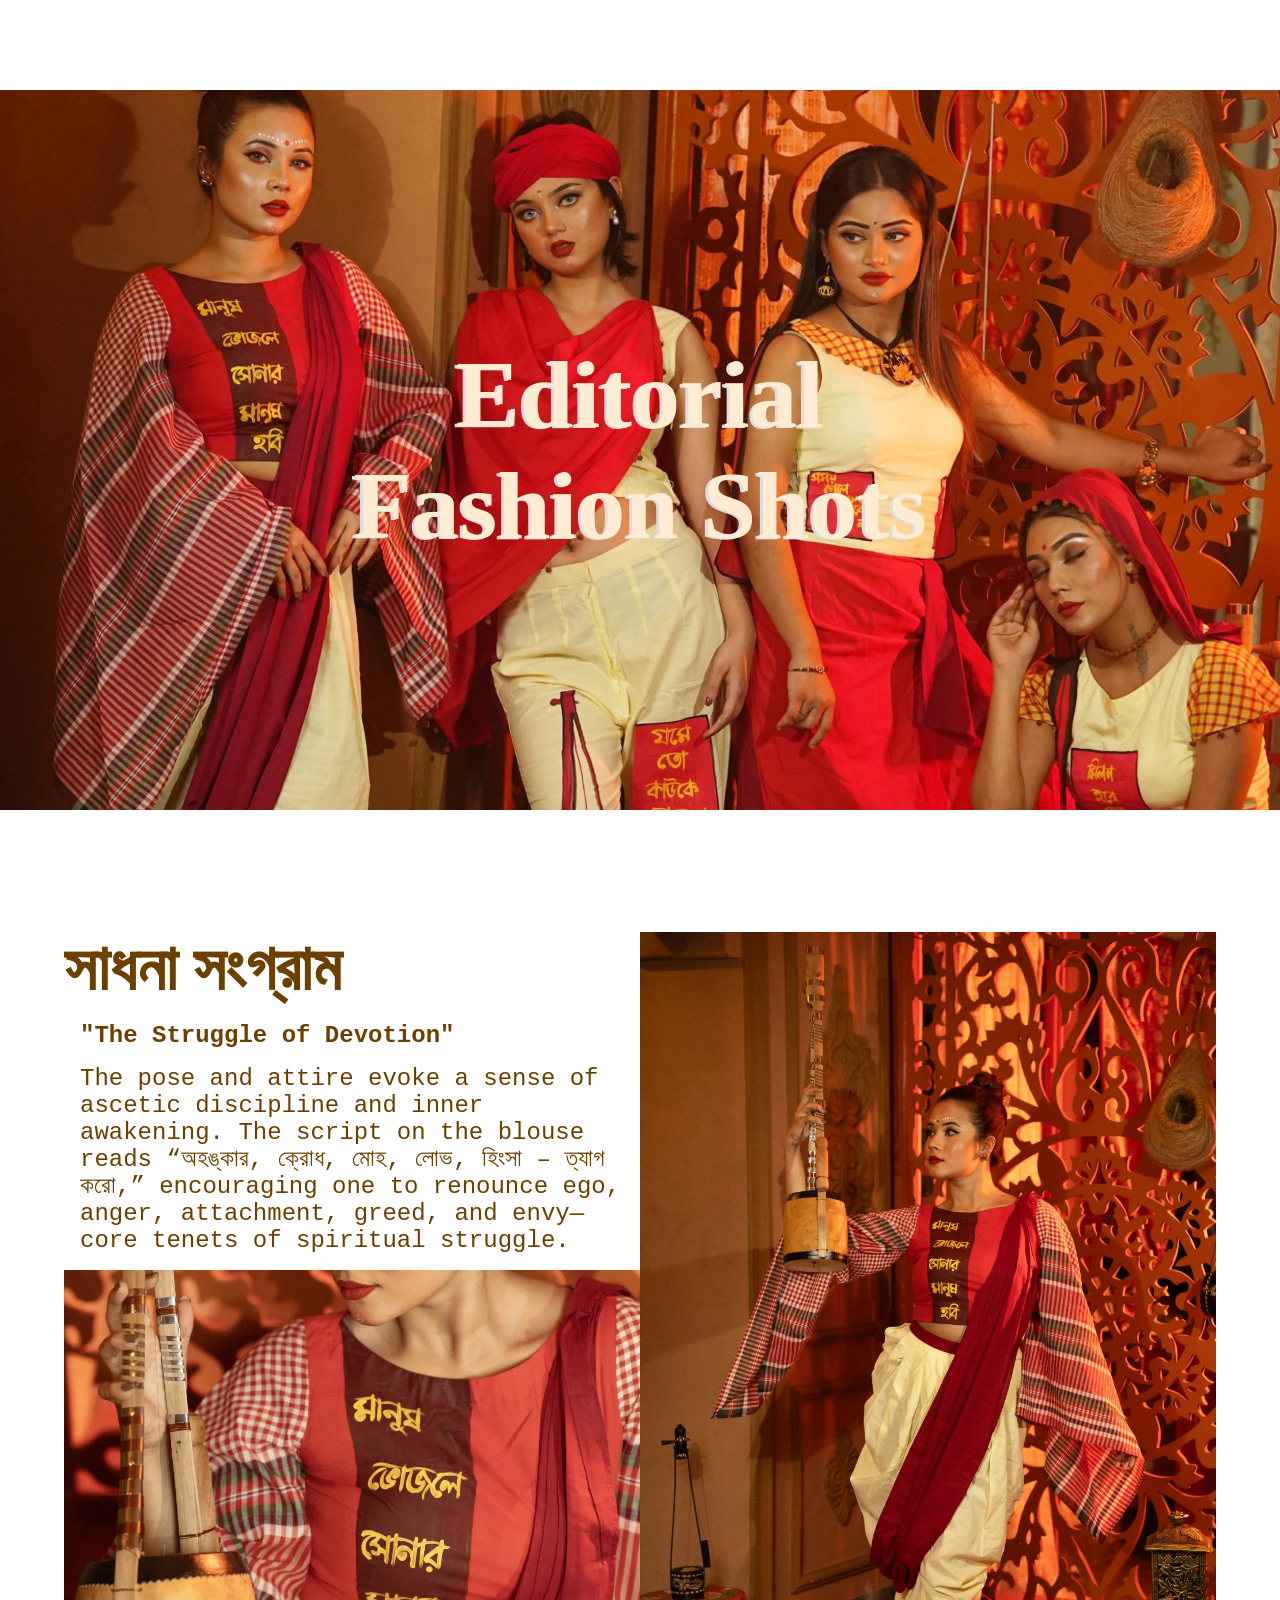
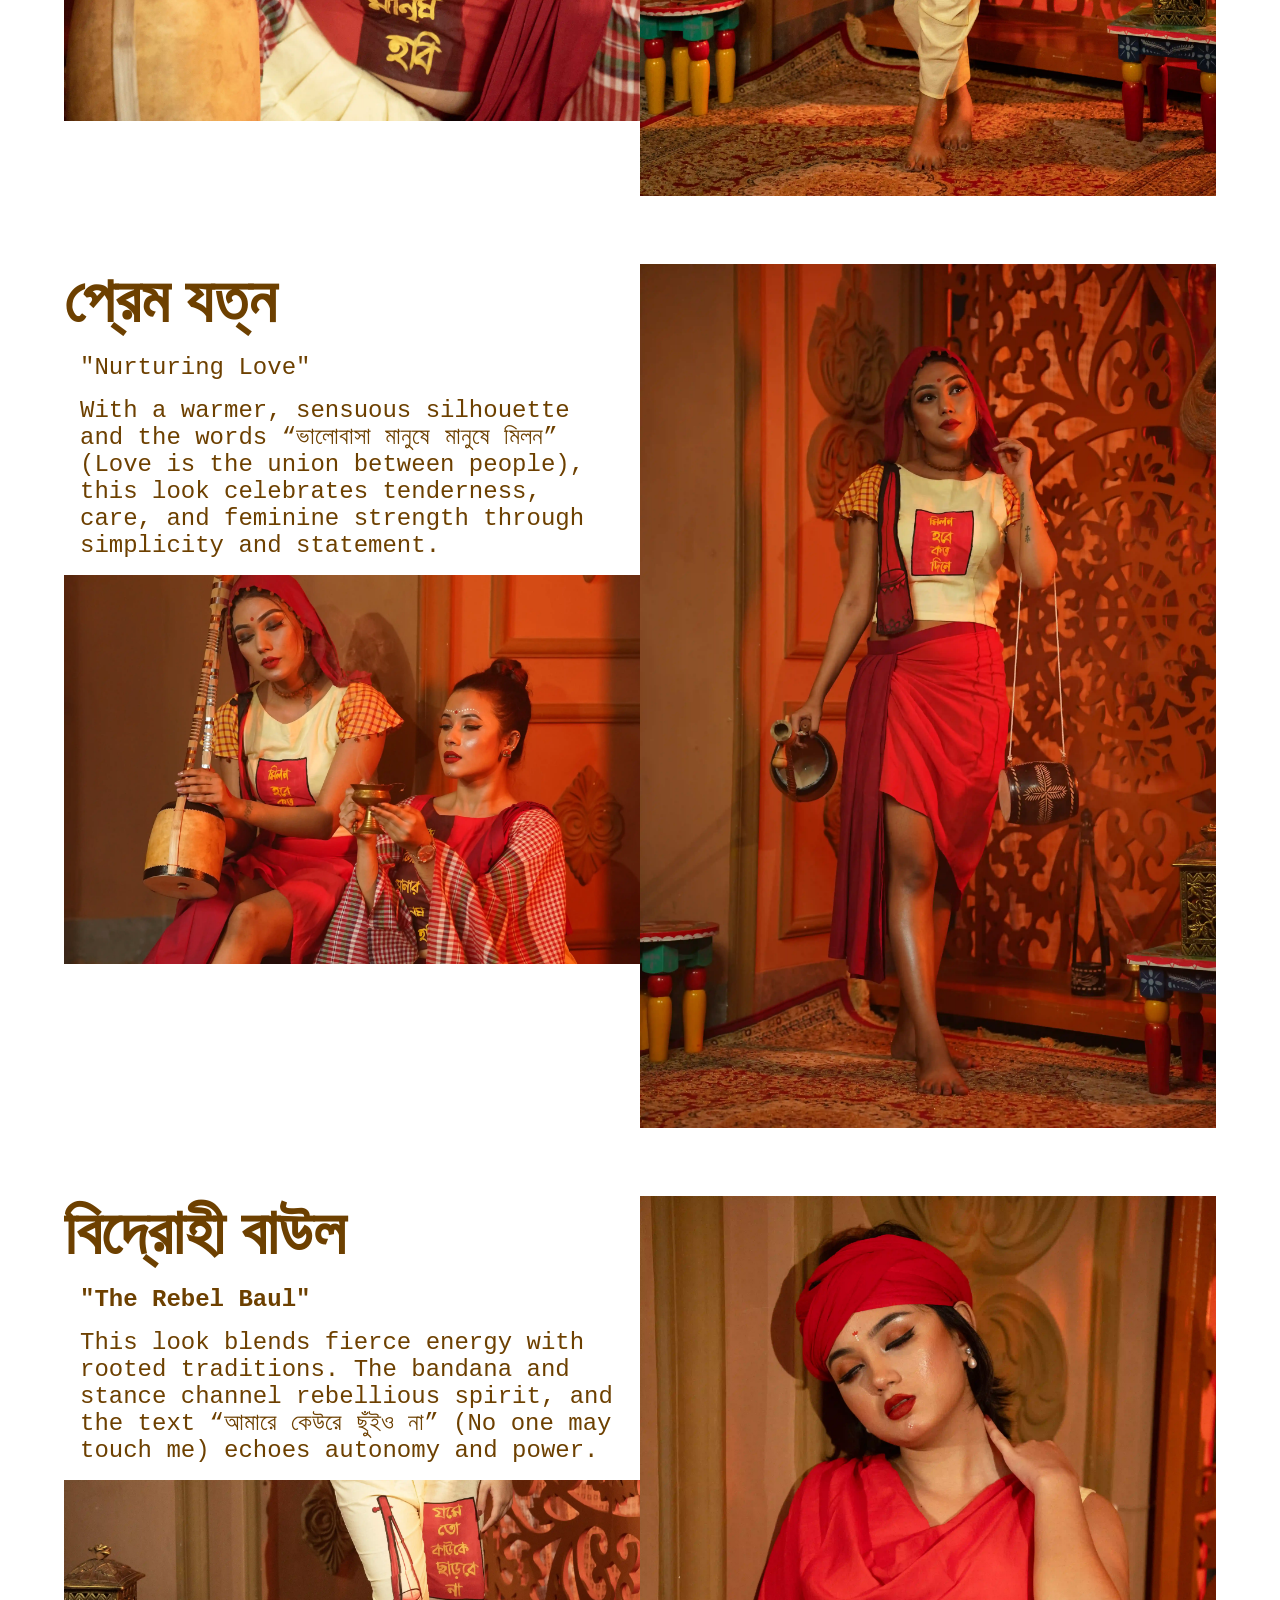
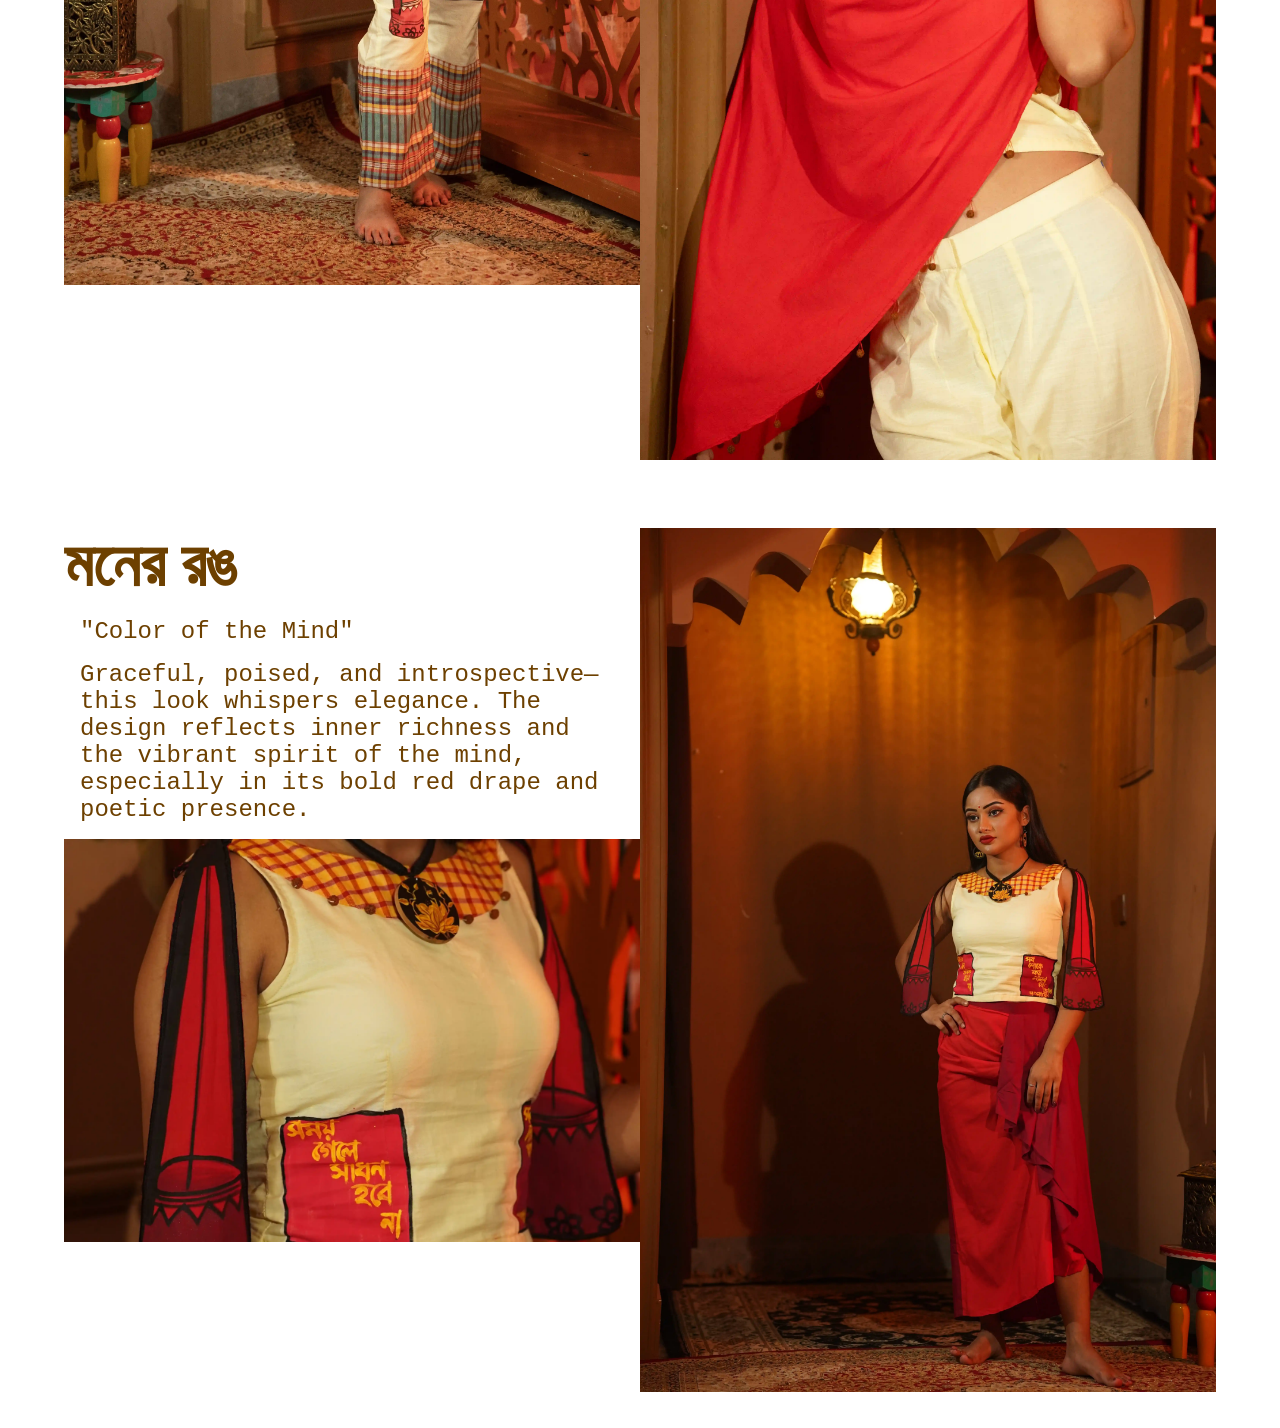
==== commit 54b0b58b: "test" ====
--- a/lalon-geetee.html
+++ b/lalon-geetee.html
@@ -6,10 +6,14 @@
     <meta charset="UTF-8">
     <meta name="viewport" content="width=device-width, initial-scale=1.0">
 
+    <link rel="icon" type="image/png" sizes="48x48" href="Media/icons/icons8-fashion-100.png">
+
+
 
     <link rel="stylesheet" href="Style/header.css">
     <!-- <link rel="stylesheet" href="Style/lalon.css"> -->
     <link rel="stylesheet" href="Style/lalon.css">
+
 
 
     <title>Lalon Getee</title>
@@ -65,6 +69,7 @@
             <h1 class="head1 section1_head1">
                 Editorial Fashion Shots
             </h1>
+            
         </div>
         <div class="scroll-indicator"><a href="#section2">Scroll down</a></div>
      </section>
--- a/Style/header.css
+++ b/Style/header.css
@@ -29,7 +29,7 @@
   pointer-events: auto; /* Can click visible buttons */
   transition: 0.5s;
 }
-.no-style {list-style: none;margin: 0;padding: 0;/* margin: 17px 0; */}
+.no-style {list-style: none;margin: 0;padding: 0;margin: 17px 0;}
 .links-ul {
   text-align: right;
   width: 100%;
@@ -244,3 +244,27 @@
     transform: translate(-50%, 5px);
   }
 }
+
+
+
+/* btn design */
+.btn-grad {background-image: linear-gradient(to right, #DD5E89 0%, #F7BB97  51%, #DD5E89  100%)}
+.btn-grad {
+   margin: 10px;
+   padding: 15px 43px;
+   text-align: center;
+   text-transform: uppercase;
+   transition: 0.5s;
+   background-size: 200% auto;
+   color: white;
+   box-shadow: 0 0 20px #eee;
+   border-radius: 10px;
+   display: block;
+   width: 9rem;
+ }
+
+ .btn-grad:hover {
+   background-position: right center; /* change the direction of the change here */
+   color: #fff;
+   text-decoration: none;
+ }
--- a/Style/lalon.css
+++ b/Style/lalon.css
@@ -71,8 +71,8 @@
 /* Layout for Flex Sections */
 .lalao_main_content {
   display: flex;
-  justify-content: space-between;
-  width: 97%;
+  justify-content: s;
+  width: 90%;
   margin: auto;
   margin-bottom: 2rem;
   color: #6d4000;
@@ -80,7 +80,8 @@
 }
 
 .lalon_left, .lalaon_right {
-  width: 50%;
+  width: 52%;
+  mex-margin-left: 6rem;
 }
 
 .lalon_left h2, .lalaon_right h2 {
@@ -96,11 +97,13 @@
 /* Image styling */
 .img_div_lalon {
   max-width: 44rem;
+  margin: auto;
 }
 
 img {
   width: 100%;
   height: 100%;
+  margin: auto;
 }
 
 .masonry-grid {
--- a/Style/lalon.css
+++ b/Style/lalon.css
@@ -71,8 +71,8 @@
 /* Layout for Flex Sections */
 .lalao_main_content {
   display: flex;
-  justify-content: space-between;
-  width: 97%;
+  justify-content: s;
+  width: 90%;
   margin: auto;
   margin-bottom: 2rem;
   color: #6d4000;
@@ -80,7 +80,8 @@
 }
 
 .lalon_left, .lalaon_right {
-  width: 50%;
+  width: 52%;
+  mex-margin-left: 6rem;
 }
 
 .lalon_left h2, .lalaon_right h2 {
@@ -96,11 +97,13 @@
 /* Image styling */
 .img_div_lalon {
   max-width: 44rem;
+  margin: auto;
 }
 
 img {
   width: 100%;
   height: 100%;
+  margin: auto;
 }
 
 .masonry-grid {
